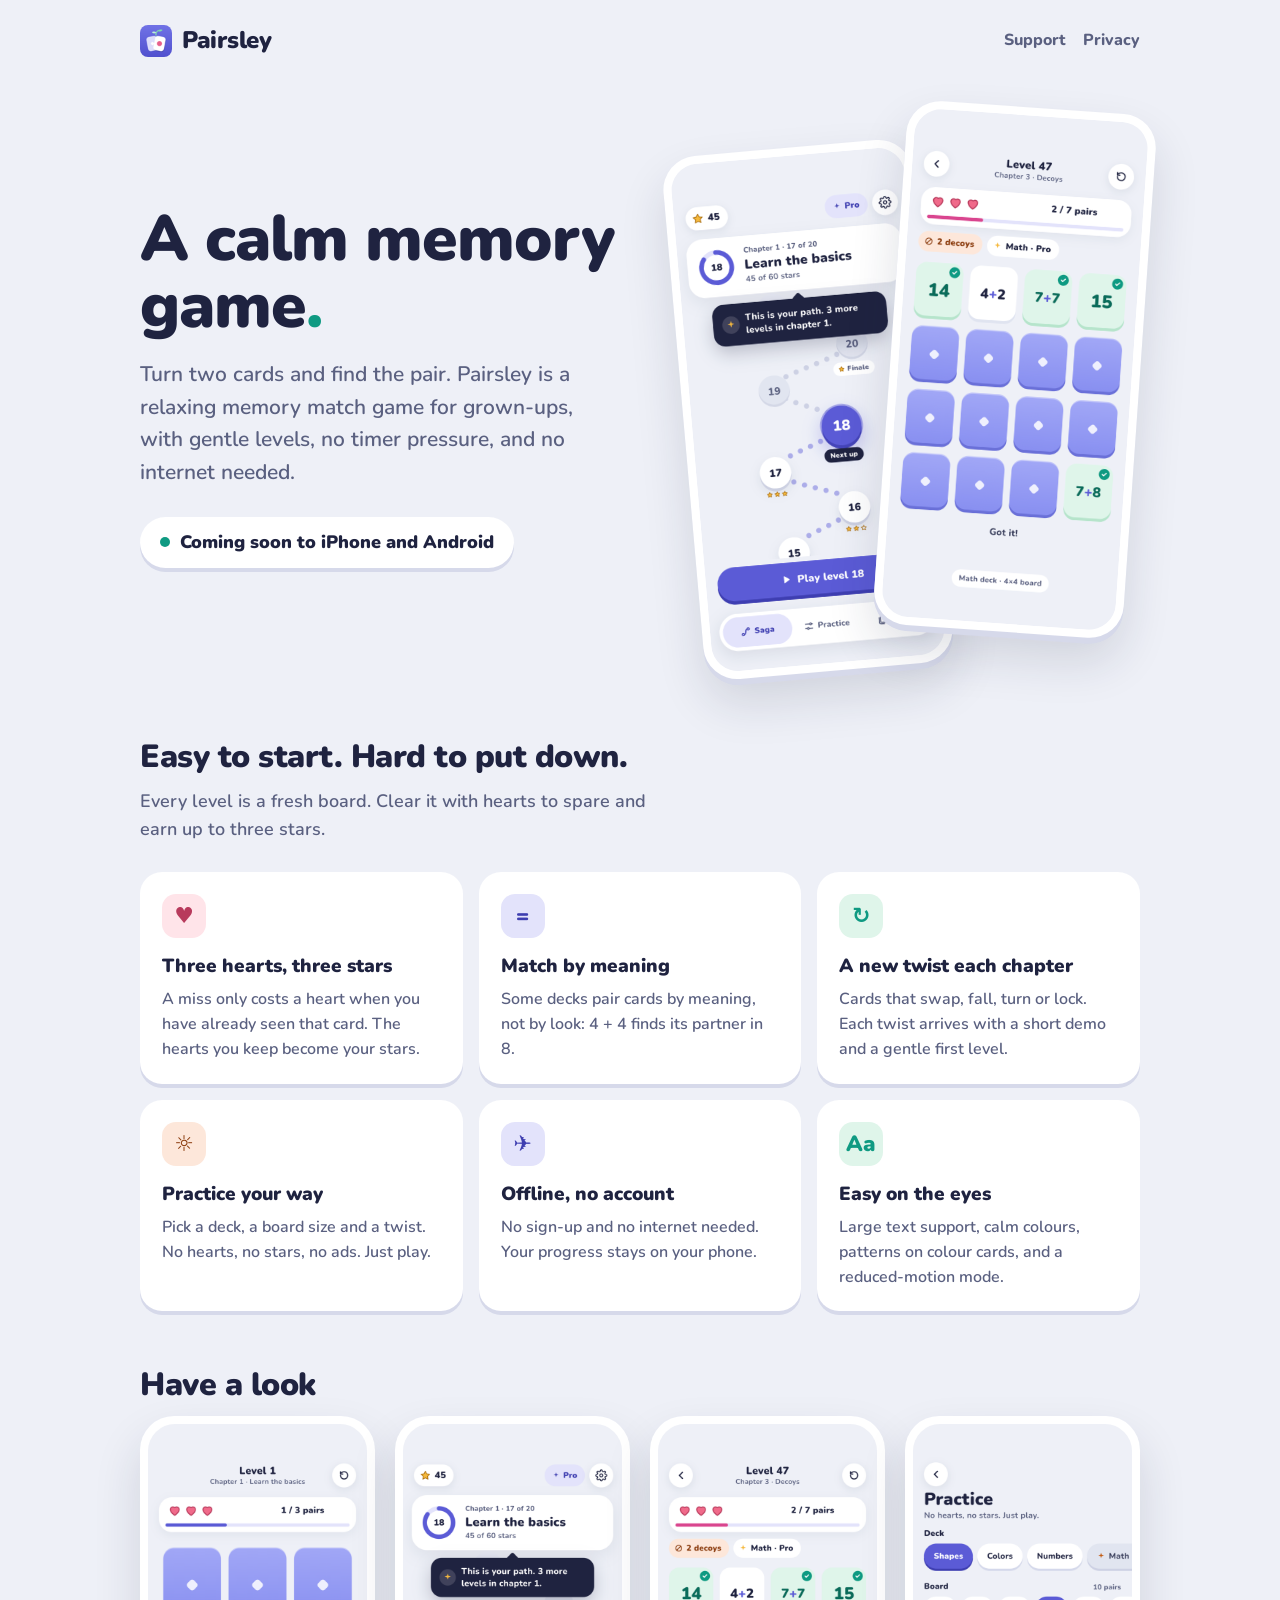
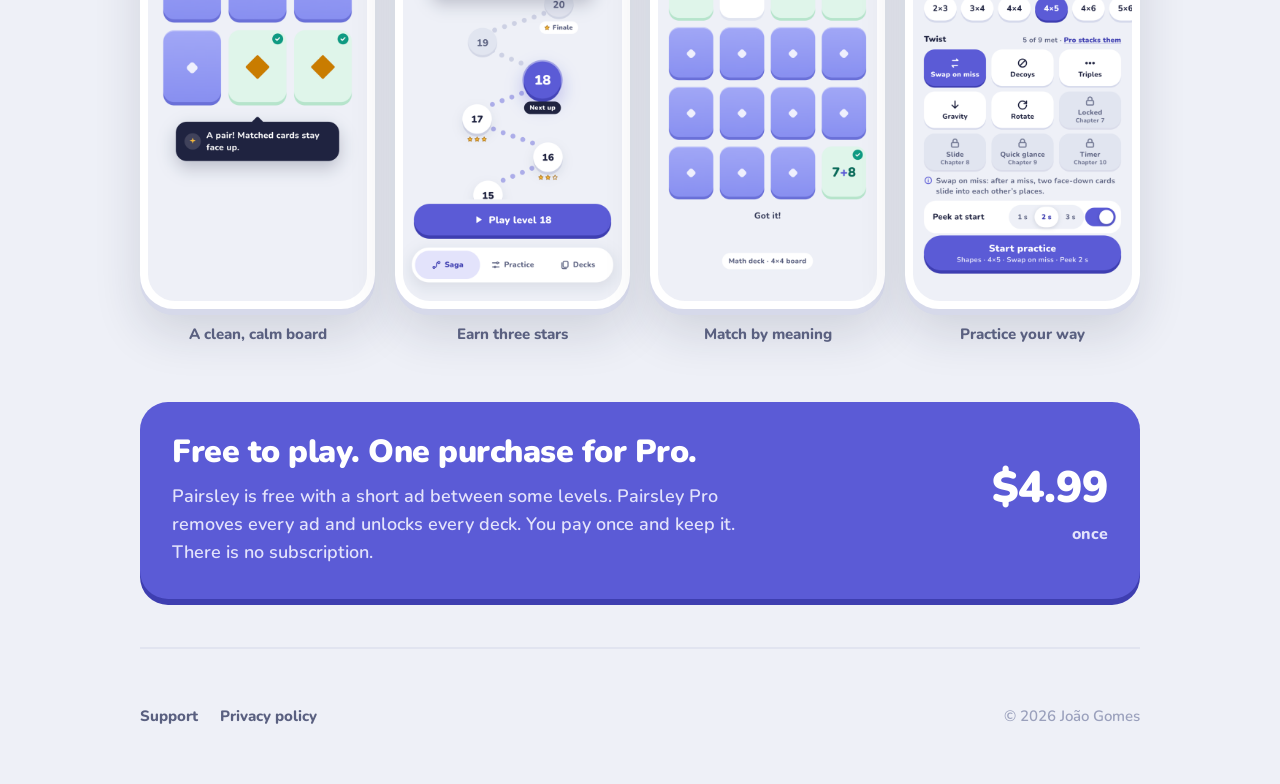
==== index.html @ c7f66eec "site: add the landing, privacy and support pages The first version of the Pairsley website. The priv" ====
<!doctype html>
<html lang="en">
<head>
  <meta charset="utf-8">
  <meta name="viewport" content="width=device-width, initial-scale=1">
  <title>Pairsley: Memory Match — a calm memory game</title>
  <meta name="description" content="Pairsley is a calm memory match game for grown-ups. Turn two cards and find the pair. Gentle levels, no timer pressure, works offline, no subscription.">
  <meta name="author" content="João Gomes">
  <meta name="theme-color" content="#EEF0F7">
  <link rel="icon" type="image/png" sizes="32x32" href="assets/icons/icon-32.png">
  <link rel="apple-touch-icon" href="assets/icons/apple-touch-icon.png">
  <meta property="og:type" content="website">
  <meta property="og:site_name" content="Pairsley">
  <meta property="og:title" content="Pairsley: Memory Match">
  <meta property="og:description" content="A calm memory match game for grown-ups. Offline. No subscription.">
  <meta property="og:image" content="assets/icons/icon-512.png">
  <link rel="preconnect" href="https://fonts.googleapis.com">
  <link rel="preconnect" href="https://fonts.gstatic.com" crossorigin>
  <link href="https://fonts.googleapis.com/css2?family=Nunito:wght@600;700;800;900&display=swap" rel="stylesheet">
  <link rel="stylesheet" href="assets/site.css">
</head>
<body>
<main>
  <header class="brand">
    <a class="wordmark" href="./"><img src="assets/icons/icon-48.png" width="32" height="32" alt="">Pairsley</a>
    <nav>
      <a href="support/">Support</a>
      <a href="privacy/">Privacy</a>
    </nav>
  </header>

  <div class="hero">
    <div>
      <h1>A calm memory game<span class="leaf">.</span></h1>
      <p class="lead">Turn two cards and find the pair. Pairsley is a relaxing memory match game for grown-ups, with gentle levels, no timer pressure, and no internet needed.</p>
      <span class="soon"><span class="dot"></span>Coming soon to iPhone and Android</span>
    </div>
    <div class="hero-shots" aria-hidden="true">
      <div class="phone"><img src="assets/screens/map.png" alt="" width="599" height="1304"></div>
      <div class="phone"><img src="assets/screens/math.png" alt="" width="599" height="1304"></div>
    </div>
  </div>

  <section>
    <h2>Easy to start. Hard to put down.</h2>
    <p class="section-lead">Every level is a fresh board. Clear it with hearts to spare and earn up to three stars.</p>
    <div class="features">
      <div class="feature">
        <div class="chip heart">♥</div>
        <h3>Three hearts, three stars</h3>
        <p>A miss only costs a heart when you have already seen that card. The hearts you keep become your stars.</p>
      </div>
      <div class="feature">
        <div class="chip lilac">=</div>
        <h3>Match by meaning</h3>
        <p>Some decks pair cards by meaning, not by look: 4 + 4 finds its partner in 8.</p>
      </div>
      <div class="feature">
        <div class="chip match">↻</div>
        <h3>A new twist each chapter</h3>
        <p>Cards that swap, fall, turn or lock. Each twist arrives with a short demo and a gentle first level.</p>
      </div>
      <div class="feature">
        <div class="chip peach">☼</div>
        <h3>Practice your way</h3>
        <p>Pick a deck, a board size and a twist. No hearts, no stars, no ads. Just play.</p>
      </div>
      <div class="feature">
        <div class="chip lilac">✈</div>
        <h3>Offline, no account</h3>
        <p>No sign-up and no internet needed. Your progress stays on your phone.</p>
      </div>
      <div class="feature">
        <div class="chip match">Aa</div>
        <h3>Easy on the eyes</h3>
        <p>Large text support, calm colours, patterns on colour cards, and a reduced-motion mode.</p>
      </div>
    </div>
  </section>

  <section>
    <h2>Have a look</h2>
    <div class="shots">
      <figure><div class="phone"><img src="assets/screens/board.png" alt="A board of face-down cards with one matched pair" width="599" height="1304" loading="lazy"></div><figcaption>A clean, calm board</figcaption></figure>
      <figure><div class="phone"><img src="assets/screens/map.png" alt="The level map with stars on cleared levels" width="599" height="1304" loading="lazy"></div><figcaption>Earn three stars</figcaption></figure>
      <figure><div class="phone"><img src="assets/screens/math.png" alt="A Math board where 7 + 7 matches 14" width="599" height="1304" loading="lazy"></div><figcaption>Match by meaning</figcaption></figure>
      <figure><div class="phone"><img src="assets/screens/practice.png" alt="The practice setup with deck, board size and twist" width="599" height="1304" loading="lazy"></div><figcaption>Practice your way</figcaption></figure>
    </div>
  </section>

  <section>
    <div class="pro">
      <div>
        <h2>Free to play. One purchase for Pro.</h2>
        <p>Pairsley is free with a short ad between some levels. Pairsley Pro removes every ad and unlocks every deck. You pay once and keep it. There is no subscription.</p>
      </div>
      <div class="price">$4.99<small>once</small></div>
    </div>
  </section>

  <footer>
    <a href="support/">Support</a>
    <a href="privacy/">Privacy policy</a>
    <span class="copy">© 2026 João Gomes</span>
  </footer>
</main>
</body>
</html>
---- assets/site.css ----
/* Pairsley site. Light only, like the app: approach B "Soft". */

:root {
  --canvas: #EEF0F7;
  --surface: #FFFFFF;
  --ink: #1F2340;
  --ink-soft: #5A6080;
  --ink-muted: #9AA0BC;
  --accent: #5B5BD6;
  --accent-edge: #3E3EB0;
  --line: #E1E4F0;
  --white-edge: #D6D9EA;
  --match: #DFF5EA;
  --match-ink: #0F9A82;
  --peach: #FDE7DA;
  --peach-ink: #8A3A0B;
  --lilac: #E3E3FB;
  --heart: #F06A8A;
  --star: #F5B83D;
  --radius: 22px;
  color-scheme: light;
}

* { box-sizing: border-box; }

html { -webkit-text-size-adjust: 100%; }

body {
  margin: 0;
  background: var(--canvas);
  color: var(--ink);
  font-family: "Nunito", system-ui, -apple-system, "Segoe UI", sans-serif;
  font-weight: 600;
  font-size: 18px;
  line-height: 1.55;
}

a { color: var(--accent-edge); font-weight: 800; text-decoration-thickness: 2px; text-underline-offset: 3px; overflow-wrap: anywhere; }
a:hover { color: var(--accent); }

main { overflow-wrap: break-word; max-width: 1040px; margin: 0 auto; padding: 0 20px 56px; }
.prose { max-width: 720px; }

/* Header */
.brand { display: flex; align-items: center; justify-content: space-between; padding: 22px 0 8px; }
.wordmark { display: inline-flex; align-items: center; gap: 10px; color: var(--ink); text-decoration: none; font-weight: 900; font-size: 24px; letter-spacing: -0.3px; }
.wordmark img { border-radius: 8px; }
.brand nav { display: flex; gap: 18px; }
.brand nav a { color: var(--ink-soft); text-decoration: none; font-size: 16px; }
.brand nav a:hover { color: var(--ink); }

/* Hero */
.hero { display: grid; grid-template-columns: 1.1fr 1fr; gap: 40px; align-items: center; padding: 40px 0 24px; }
.hero h1 { font-size: clamp(40px, 6vw, 64px); line-height: 1.05; font-weight: 900; letter-spacing: -1px; margin: 0 0 18px; }
.hero h1 .leaf { color: var(--match-ink); }
.lead { font-size: 21px; color: var(--ink-soft); margin: 0 0 28px; max-width: 34ch; }
.soon { display: inline-flex; align-items: center; gap: 10px; background: var(--surface); border-radius: 999px; padding: 12px 20px; font-weight: 900; box-shadow: 0 4px 0 var(--white-edge); }
.soon .dot { width: 10px; height: 10px; border-radius: 50%; background: var(--match-ink); }
.hero-shots { position: relative; height: 560px; }
.hero-shots .phone { position: absolute; width: 250px; }
.hero-shots .phone:first-child { left: 0; top: 40px; transform: rotate(-5deg); }
.hero-shots .phone:last-child { right: 0; top: 0; transform: rotate(4deg); }

/* Phone frame */
.phone { border-radius: 34px; background: var(--surface); padding: 8px; box-shadow: 0 6px 0 var(--white-edge), 0 24px 48px rgba(31, 35, 64, 0.14); }
.phone img { display: block; width: 100%; height: auto; border-radius: 27px; }

/* Sections */
section { padding: 48px 0 8px; }
h2 { font-size: 32px; font-weight: 900; letter-spacing: -0.5px; line-height: 1.15; margin: 0 0 12px; }
.section-lead { color: var(--ink-soft); margin: 0 0 28px; max-width: 46ch; }

.features { display: grid; grid-template-columns: repeat(3, 1fr); gap: 16px; }
.feature { background: var(--surface); border-radius: var(--radius); padding: 22px; box-shadow: 0 4px 0 var(--white-edge); }
.feature .chip { width: 44px; height: 44px; border-radius: 14px; display: grid; place-items: center; font-size: 22px; font-weight: 900; margin-bottom: 14px; }
.feature h3 { margin: 0 0 6px; font-size: 19px; font-weight: 900; }
.feature p { margin: 0; color: var(--ink-soft); font-size: 16px; }
.chip.lilac { background: var(--lilac); color: var(--accent-edge); }
.chip.match { background: var(--match); color: var(--match-ink); }
.chip.peach { background: var(--peach); color: var(--peach-ink); }
.chip.heart { background: #FFE4E9; color: #B83A5C; }

.shots { display: grid; grid-template-columns: repeat(4, 1fr); gap: 20px; }
.shots figure { margin: 0; }
.shots figcaption { text-align: center; font-weight: 800; color: var(--ink-soft); font-size: 15px; margin-top: 14px; }

.pro { background: var(--accent); color: #fff; border-radius: 28px; padding: 32px; box-shadow: 0 6px 0 var(--accent-edge); display: grid; grid-template-columns: 1fr auto; gap: 24px; align-items: center; }
.pro h2 { color: #fff; }
.pro p { margin: 0; color: #E3E3FB; max-width: 52ch; }
.pro .price { font-size: 44px; font-weight: 900; white-space: nowrap; }
.pro .price small { font-size: 16px; font-weight: 800; color: #E3E3FB; display: block; text-align: right; }

/* Policy and support pages */
.eyebrow { text-transform: uppercase; letter-spacing: 1.5px; font-size: 13px; font-weight: 900; color: var(--accent); margin: 40px 0 8px; }
.prose h1 { font-size: clamp(34px, 5vw, 46px); font-weight: 900; letter-spacing: -0.8px; line-height: 1.1; margin: 0 0 12px; }
.prose h2 { font-size: 24px; margin: 36px 0 8px; }
.meta { color: var(--ink-muted); font-weight: 700; font-size: 16px; }
.card { background: var(--surface); border-radius: var(--radius); padding: 20px 22px; box-shadow: 0 4px 0 var(--white-edge); margin: 24px 0; }
.card.note { background: var(--peach); box-shadow: 0 4px 0 #F3CDB6; color: var(--peach-ink); }
.card p { margin: 0; }
.prose ul { padding-left: 22px; }
.prose li { margin: 6px 0; }
details { background: var(--surface); border-radius: 18px; padding: 16px 20px; box-shadow: 0 3px 0 var(--white-edge); margin: 12px 0; }
summary { font-weight: 900; cursor: pointer; }
details p { margin: 10px 0 0; color: var(--ink-soft); }

/* Footer */
footer { display: flex; flex-wrap: wrap; gap: 8px 22px; padding-top: 56px; margin-top: 40px; border-top: 2px solid var(--line); color: var(--ink-muted); font-size: 15px; }
footer a { color: var(--ink-soft); text-decoration: none; }
footer .copy { margin-left: auto; }

@media (max-width: 860px) {
  .hero { grid-template-columns: 1fr; gap: 12px; padding-top: 24px; }
  .hero-shots { height: 440px; max-width: 420px; width: 100%; margin: 0 auto; }
  .hero-shots .phone { width: 200px; }
  .features { grid-template-columns: 1fr 1fr; }
  .shots { grid-template-columns: 1fr 1fr; }
  .pro { grid-template-columns: 1fr; }
  .pro .price small { text-align: left; }
}

@media (max-width: 520px) {
  body { font-size: 17px; }
  .brand nav { gap: 12px; }
  .hero-shots { height: 360px; }
  .hero-shots .phone { width: 160px; }
  .features { grid-template-columns: 1fr; }
  .shots { gap: 14px; }
  footer .copy { margin-left: 0; width: 100%; }
}

@media (prefers-reduced-motion: no-preference) {
  .feature, .phone { transition: transform 0.25s cubic-bezier(0.34, 1.4, 0.64, 1); }
  .feature:hover { transform: translateY(-3px); }
}
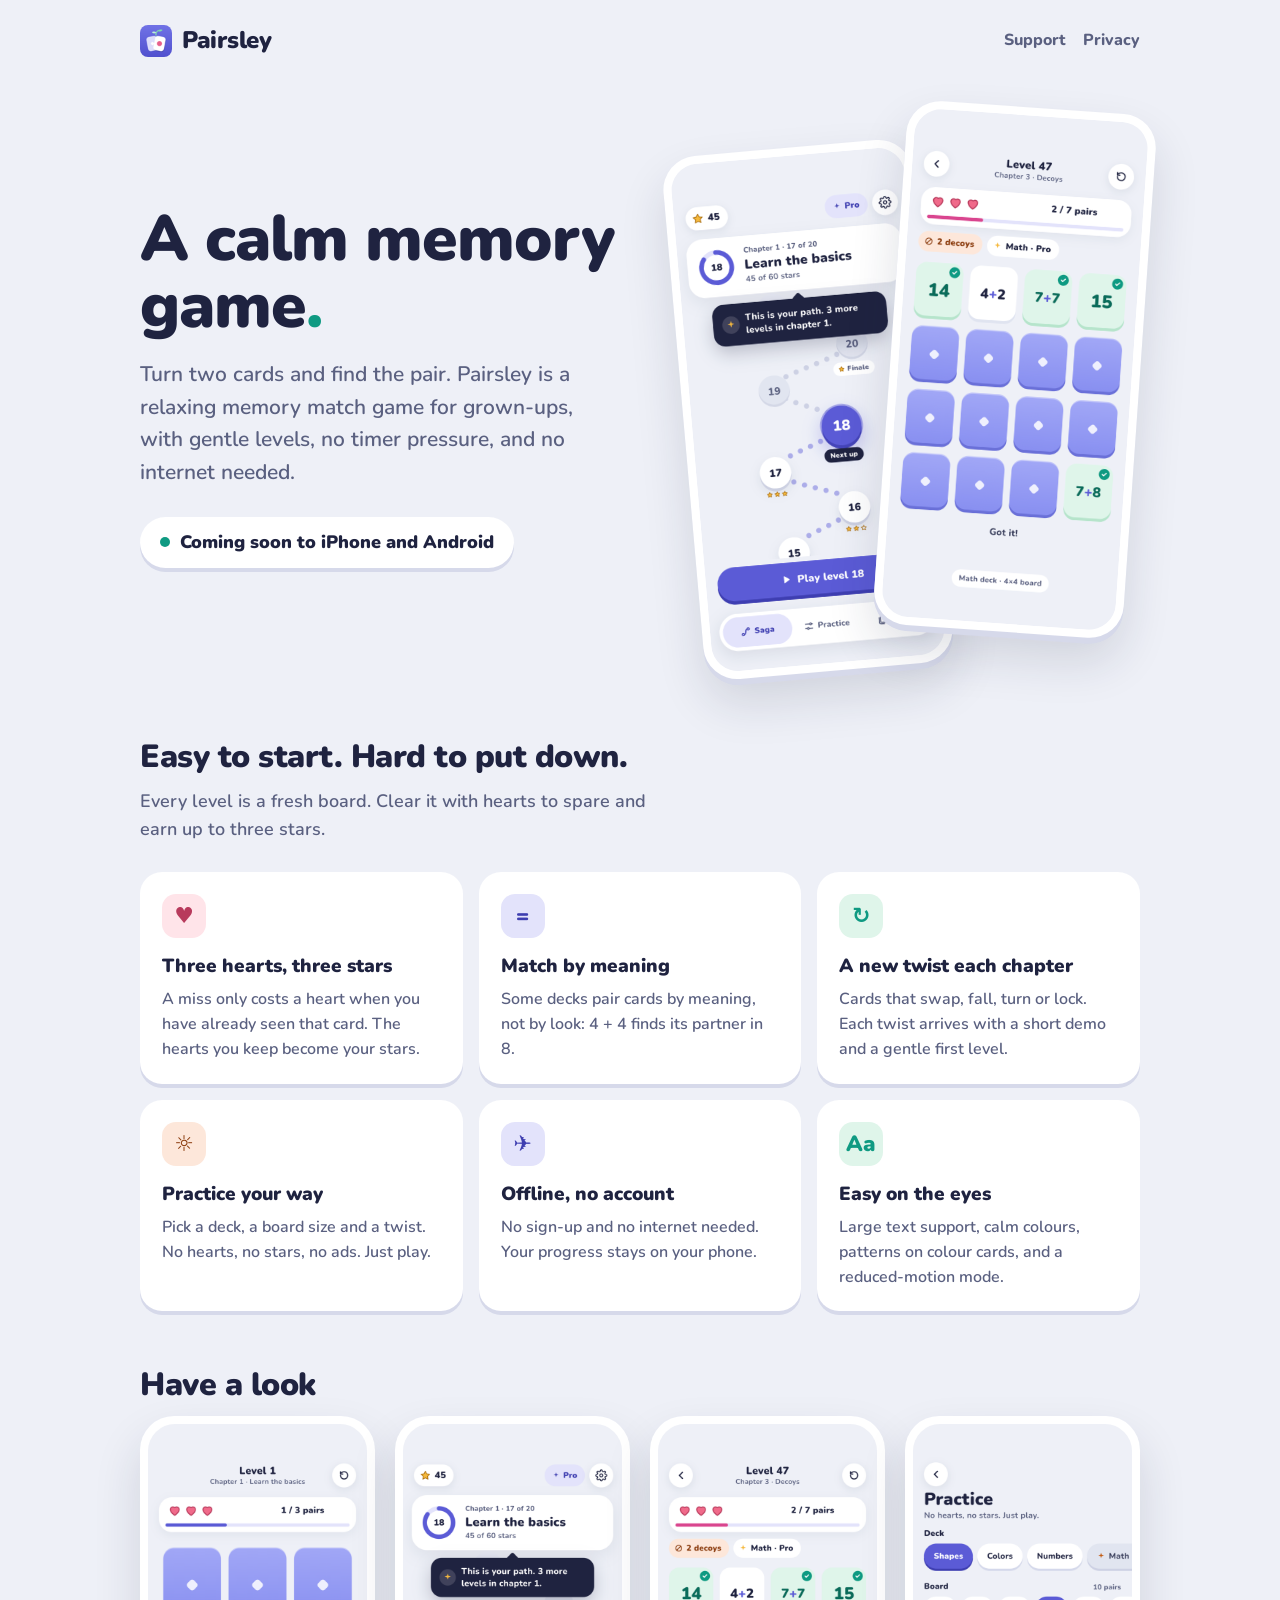
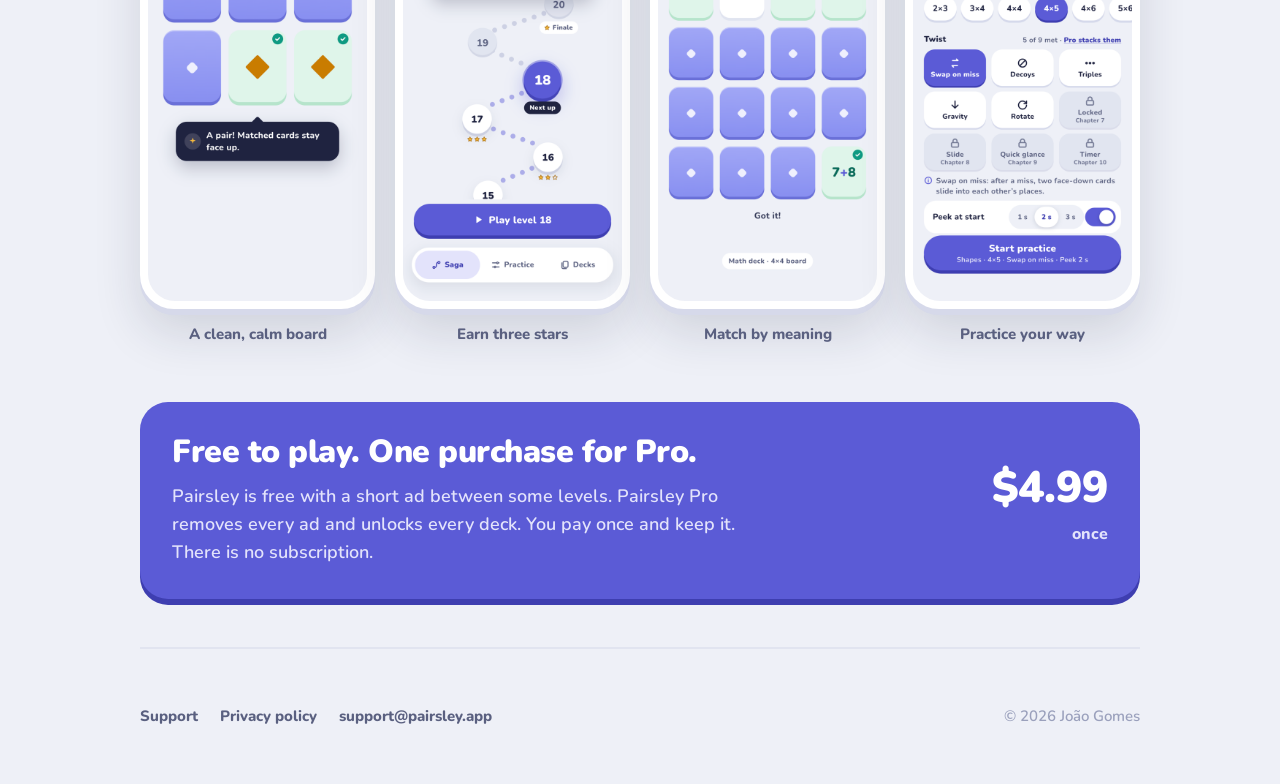
==== commit 66a9ba80: "site: add the support email address Co-Authored-By: Claude Opus 5.5 <noreply@anthropic.com>" ====
--- a/index.html
+++ b/index.html
@@ -101,6 +101,7 @@
   <footer>
     <a href="support/">Support</a>
     <a href="privacy/">Privacy policy</a>
+    <a href="mailto:support@pairsley.app">support@pairsley.app</a>
     <span class="copy">© 2026 João Gomes</span>
   </footer>
 </main>
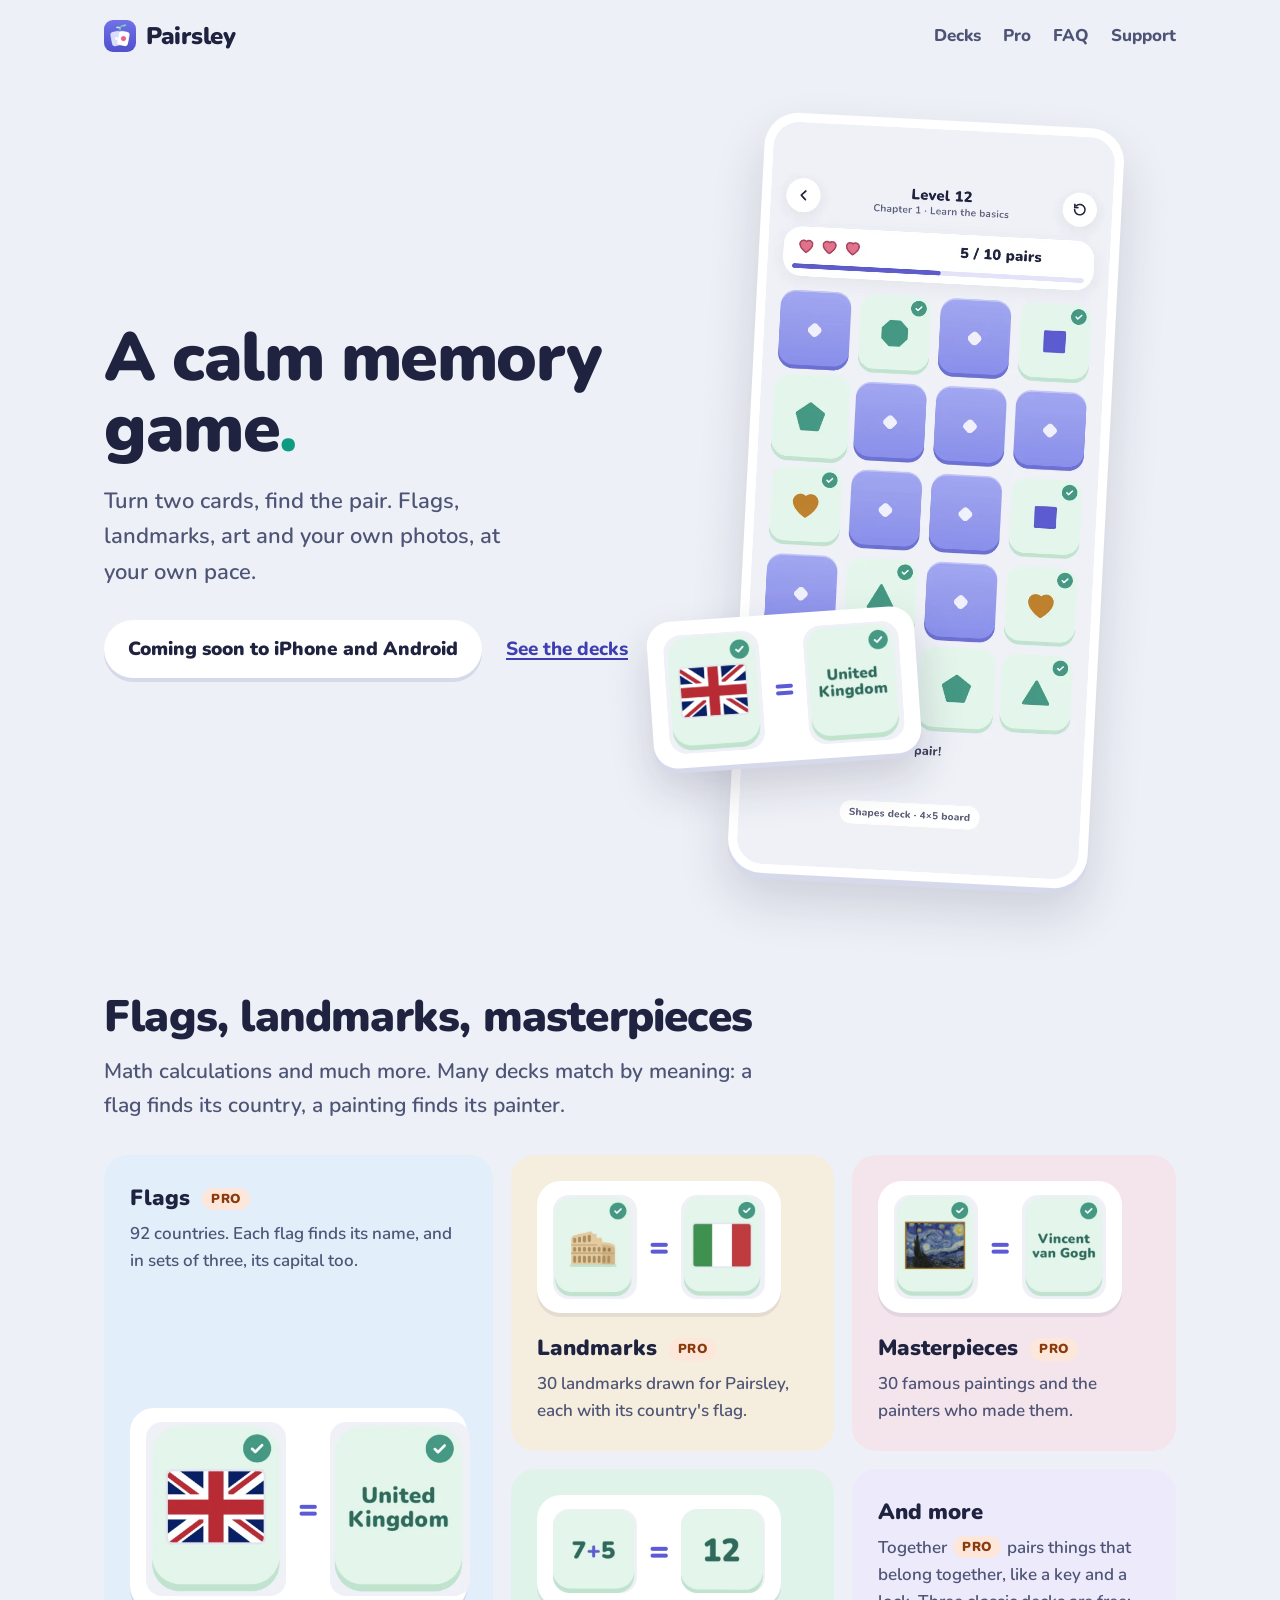
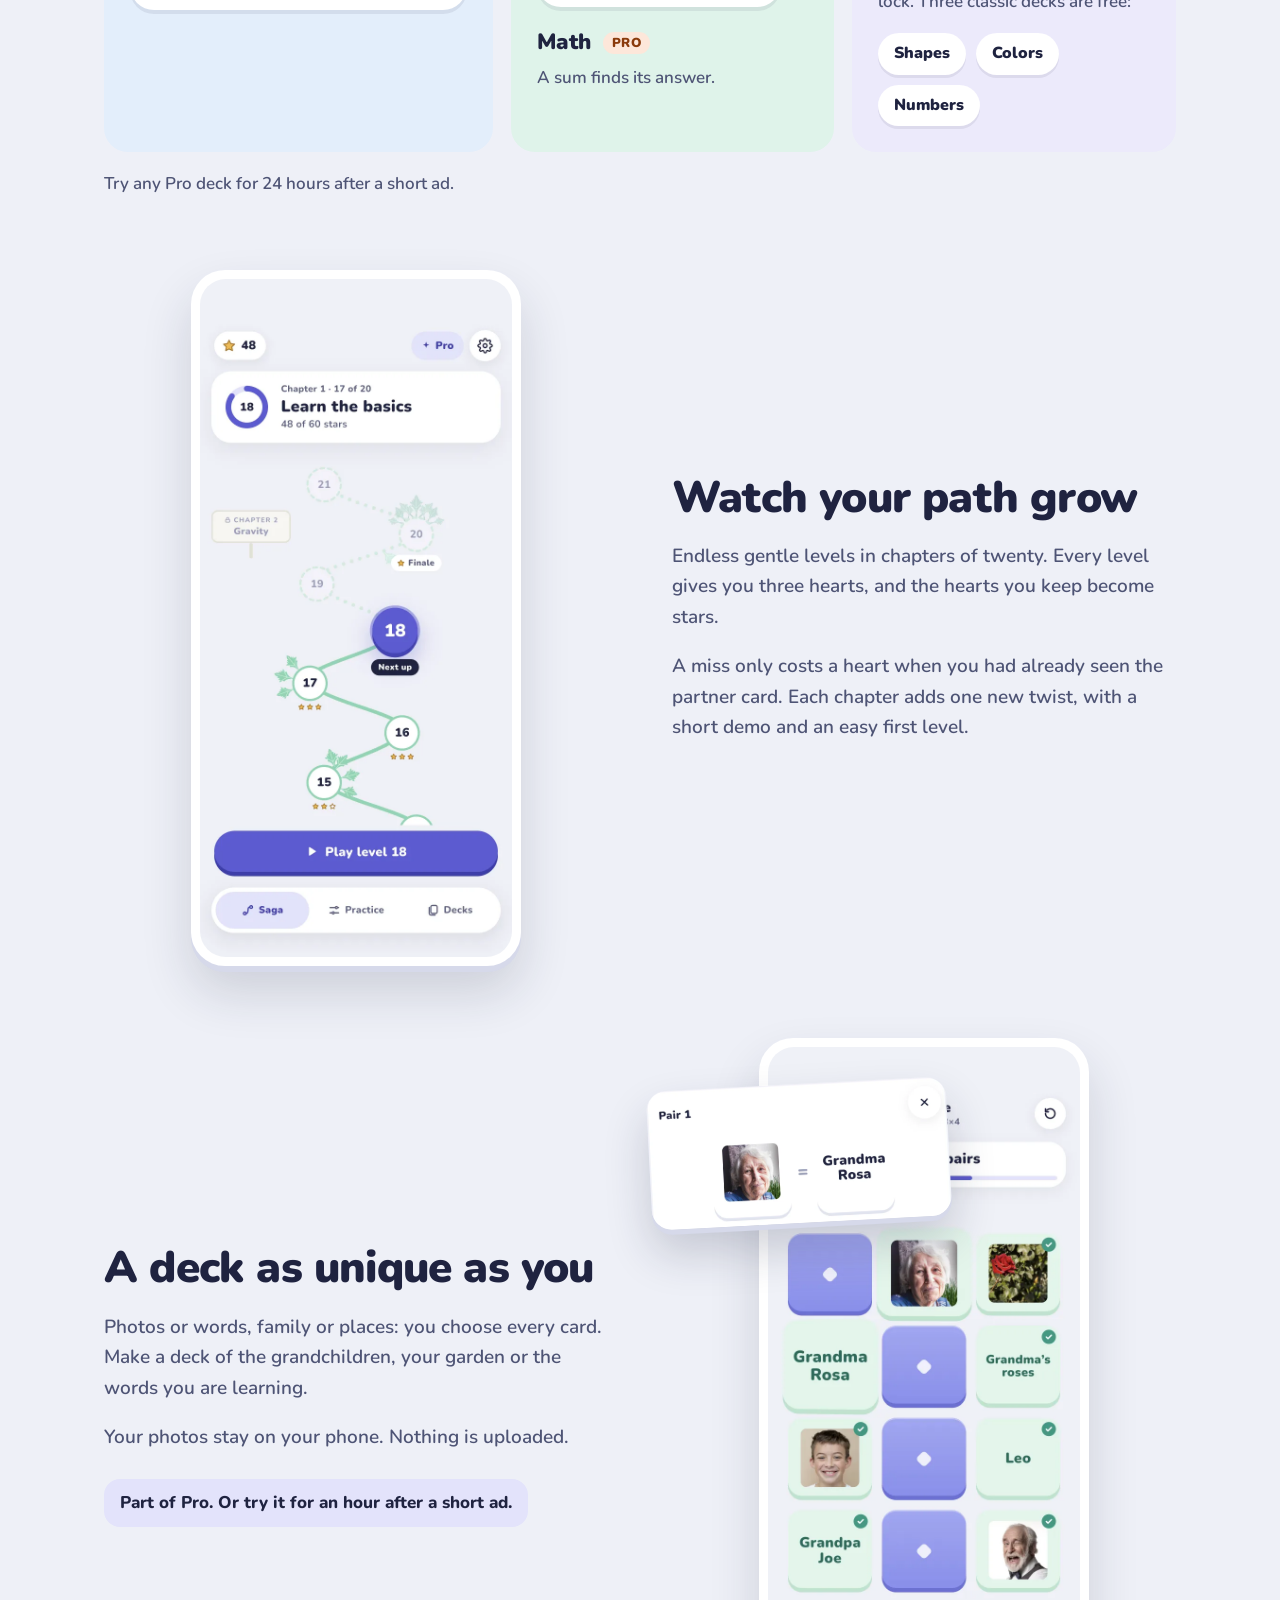
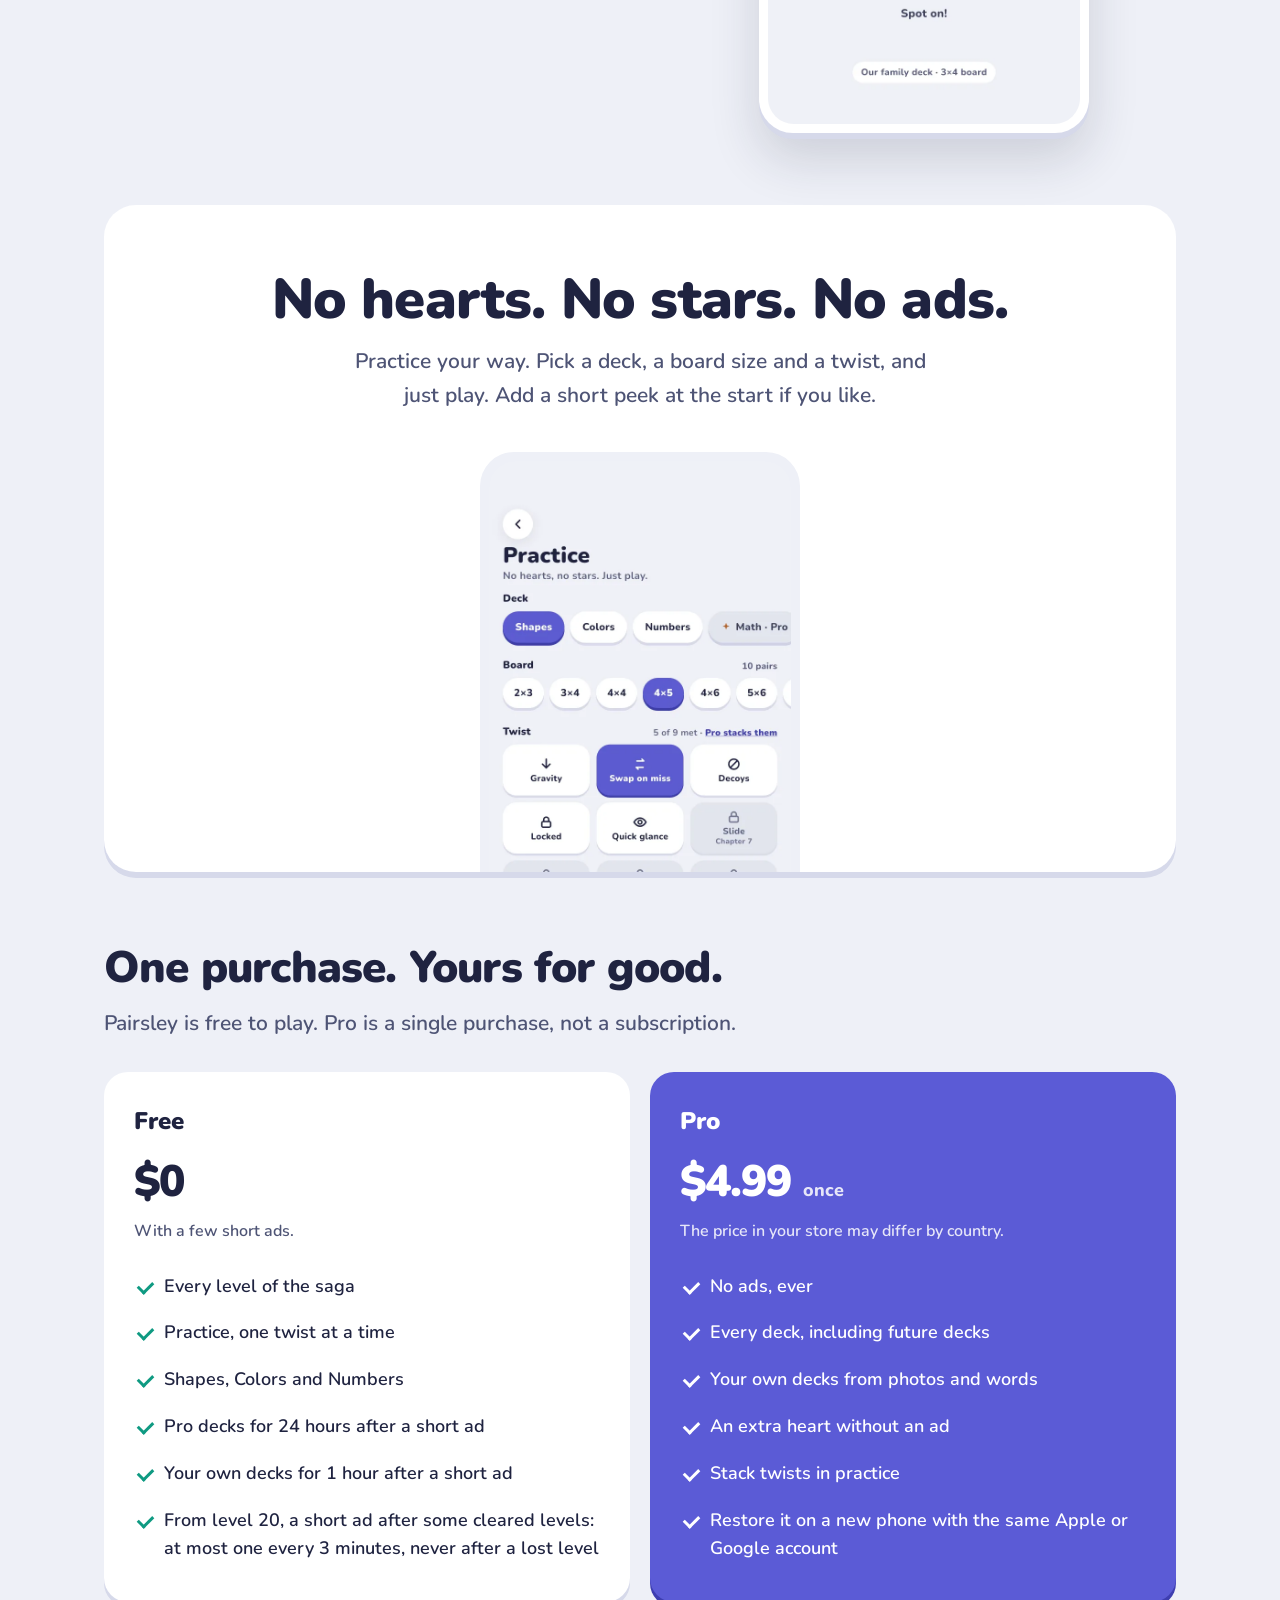
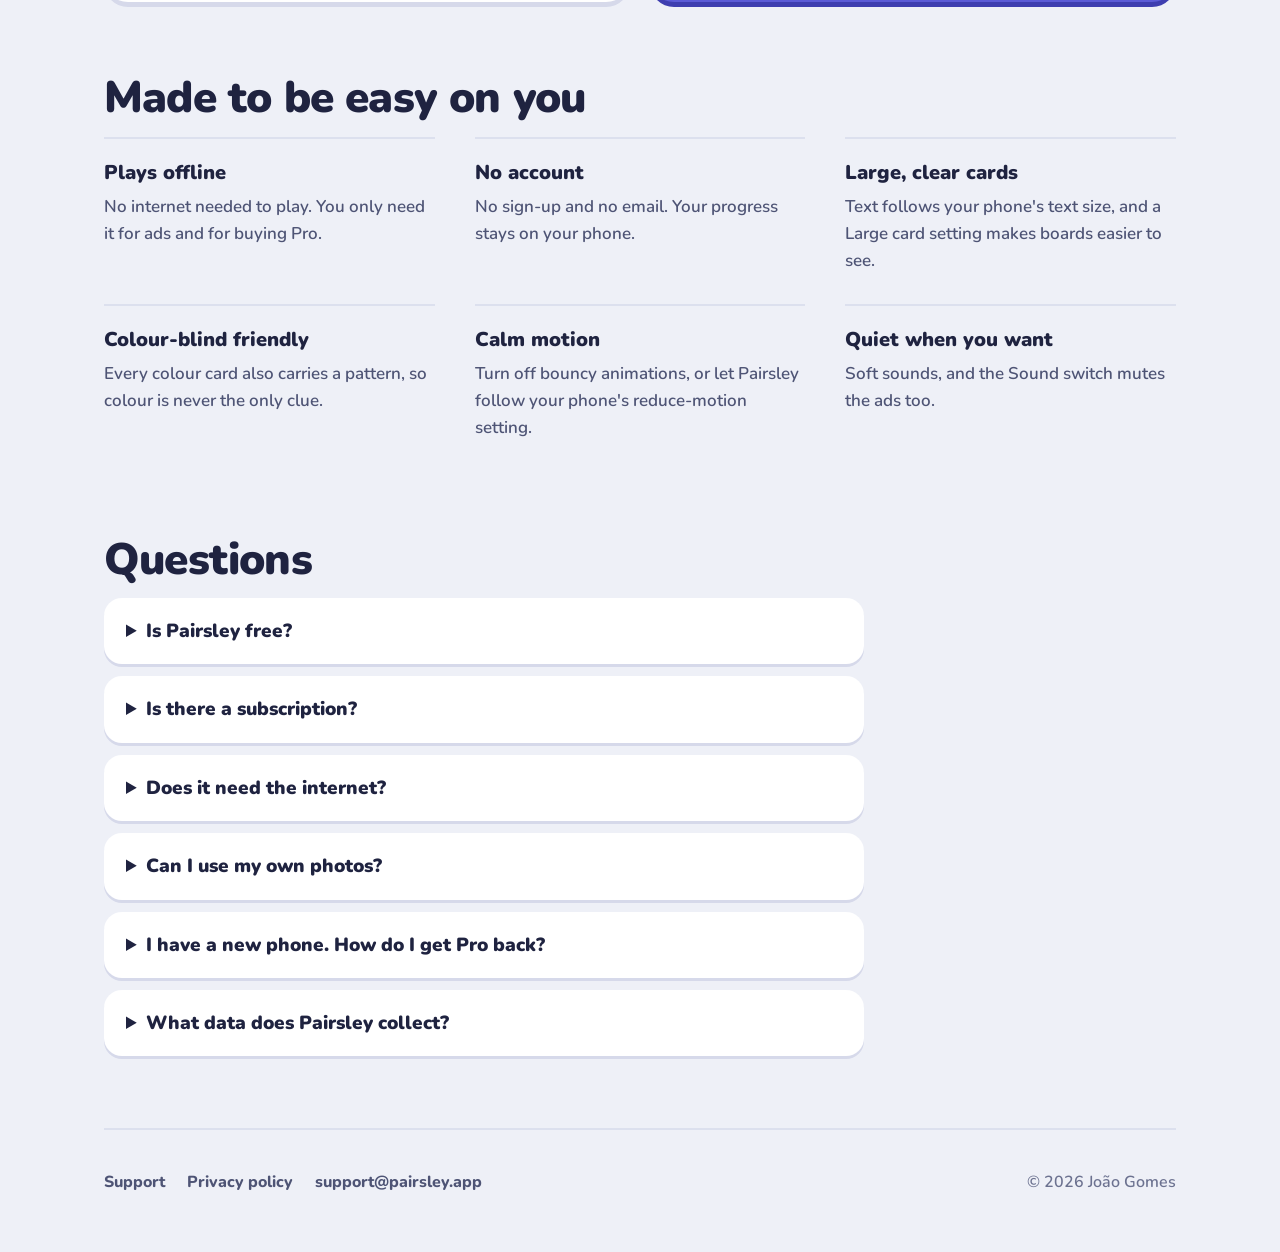
==== commit d707cd63: "site: redesign the landing page around the store screenshots The page now follows the store screensh" ====
--- a/index.html
+++ b/index.html
@@ -3,99 +3,212 @@
 <head>
   <meta charset="utf-8">
   <meta name="viewport" content="width=device-width, initial-scale=1">
-  <title>Pairsley: Memory Match — a calm memory game</title>
-  <meta name="description" content="Pairsley is a calm memory match game for grown-ups. Turn two cards and find the pair. Gentle levels, no timer pressure, works offline, no subscription.">
+  <title>Pairsley: Memory Match | A calm memory game</title>
+  <meta name="description" content="A calm memory match game for adults. Match flags, landmarks, masterpieces and your own photos. Plays offline, no account, one purchase for Pro and no subscription.">
   <meta name="author" content="João Gomes">
   <meta name="theme-color" content="#EEF0F7">
   <link rel="icon" type="image/png" sizes="32x32" href="assets/icons/icon-32.png">
   <link rel="apple-touch-icon" href="assets/icons/apple-touch-icon.png">
+  <link rel="canonical" href="https://pairsley.app/">
   <meta property="og:type" content="website">
   <meta property="og:site_name" content="Pairsley">
+  <meta property="og:url" content="https://pairsley.app/">
   <meta property="og:title" content="Pairsley: Memory Match">
-  <meta property="og:description" content="A calm memory match game for grown-ups. Offline. No subscription.">
-  <meta property="og:image" content="assets/icons/icon-512.png">
-  <link rel="preconnect" href="https://fonts.googleapis.com">
-  <link rel="preconnect" href="https://fonts.gstatic.com" crossorigin>
-  <link href="https://fonts.googleapis.com/css2?family=Nunito:wght@600;700;800;900&display=swap" rel="stylesheet">
+  <meta property="og:description" content="A calm memory game. Match flags, landmarks, masterpieces and your own photos.">
+  <meta property="og:image" content="https://pairsley.app/assets/og.jpg">
+  <meta name="twitter:card" content="summary_large_image">
+  <link rel="preload" href="assets/fonts/Nunito-Black.ttf" as="font" type="font/ttf" crossorigin>
   <link rel="stylesheet" href="assets/site.css">
+  <script type="application/ld+json">
+  {
+    "@context": "https://schema.org",
+    "@type": "MobileApplication",
+    "name": "Pairsley: Memory Match",
+    "operatingSystem": "iOS, Android",
+    "applicationCategory": "GameApplication",
+    "description": "A calm memory match game for adults, with flags, landmarks, masterpieces and your own photos.",
+    "url": "https://pairsley.app/",
+    "author": { "@type": "Person", "name": "João Gomes" }
+  }
+  </script>
 </head>
 <body>
 <main>
   <header class="brand">
     <a class="wordmark" href="./"><img src="assets/icons/icon-48.png" width="32" height="32" alt="">Pairsley</a>
-    <nav>
+    <nav aria-label="Main">
+      <a class="wide" href="#decks">Decks</a>
+      <a href="#pro">Pro</a>
+      <a class="wide" href="#faq">FAQ</a>
       <a href="support/">Support</a>
-      <a href="privacy/">Privacy</a>
     </nav>
   </header>
 
   <div class="hero">
     <div>
       <h1>A calm memory game<span class="leaf">.</span></h1>
-      <p class="lead">Turn two cards and find the pair. Pairsley is a relaxing memory match game for grown-ups, with gentle levels, no timer pressure, and no internet needed.</p>
-      <span class="soon"><span class="dot"></span>Coming soon to iPhone and Android</span>
-    </div>
-    <div class="hero-shots" aria-hidden="true">
-      <div class="phone"><img src="assets/screens/map.png" alt="" width="599" height="1304"></div>
-      <div class="phone"><img src="assets/screens/math.png" alt="" width="599" height="1304"></div>
+      <p class="lead">Turn two cards, find the pair. Flags, landmarks, art and your own photos, at your own pace.</p>
+      <div class="actions">
+        <span class="soon">Coming soon to iPhone and Android</span>
+        <a href="#decks">See the decks</a>
+      </div>
+    </div>
+    <div class="hero-art">
+      <div class="phone"><img src="assets/screens/board.webp" width="660" height="1434" alt="A Pairsley board in play: some pairs of shapes are found, the rest of the cards are face down." fetchpriority="high"></div>
+      <div class="pair" aria-hidden="true"><img src="assets/cards/flag-uk.webp" width="240" height="298" alt=""><span class="eq">=</span><img src="assets/cards/name-uk.webp" width="240" height="298" alt=""></div>
     </div>
   </div>
 
+  <section id="decks">
+    <h2>Flags, landmarks, masterpieces</h2>
+    <p class="section-lead">Math calculations and much more. Many decks match by meaning: a flag finds its country, a painting finds its painter.</p>
+    <div class="decks">
+      <div class="deck deck-flags">
+        <div>
+          <h3>Flags <span class="tag">PRO</span></h3>
+          <p>92 countries. Each flag finds its name, and in sets of three, its capital too.</p>
+        </div>
+        <div class="pair"><img src="assets/cards/flag-uk.webp" width="240" height="298" alt="The flag of the United Kingdom"><span class="eq" aria-label="matches">=</span><img src="assets/cards/name-uk.webp" width="240" height="298" alt="The words United Kingdom"></div>
+      </div>
+      <div class="deck deck-landmarks">
+        <div class="pair"><img src="assets/cards/colosseum.webp" width="240" height="298" alt="The Colosseum"><span class="eq" aria-label="matches">=</span><img src="assets/cards/flag-italy.webp" width="240" height="298" alt="The flag of Italy"></div>
+        <div>
+          <h3>Landmarks <span class="tag">PRO</span></h3>
+          <p>30 landmarks drawn for Pairsley, each with its country's flag.</p>
+        </div>
+      </div>
+      <div class="deck deck-art">
+        <div class="pair"><img src="assets/cards/starry.webp" width="240" height="298" alt="The Starry Night"><span class="eq" aria-label="matches">=</span><img src="assets/cards/vangogh.webp" width="240" height="298" alt="The words Vincent van Gogh"></div>
+        <div>
+          <h3>Masterpieces <span class="tag">PRO</span></h3>
+          <p>30 famous paintings and the painters who made them.</p>
+        </div>
+      </div>
+      <div class="deck deck-math">
+        <div class="pair"><img src="assets/cards/sum75.webp" width="240" height="240" alt="The sum 7 plus 5"><span class="eq" aria-label="matches">=</span><img src="assets/cards/n12.webp" width="240" height="240" alt="The number 12"></div>
+        <div>
+          <h3>Math <span class="tag">PRO</span></h3>
+          <p>A sum finds its answer.</p>
+        </div>
+      </div>
+      <div class="deck deck-more">
+        <div>
+          <h3>And more</h3>
+          <p>Together <span class="tag">PRO</span> pairs things that belong together, like a key and a lock. Three classic decks are free:</p>
+        </div>
+        <ul aria-label="Free decks">
+          <li>Shapes</li>
+          <li>Colors</li>
+          <li>Numbers</li>
+        </ul>
+      </div>
+    </div>
+    <p class="deck-note">Try any Pro deck for 24 hours after a short ad.</p>
+  </section>
+
   <section>
-    <h2>Easy to start. Hard to put down.</h2>
-    <p class="section-lead">Every level is a fresh board. Clear it with hearts to spare and earn up to three stars.</p>
-    <div class="features">
-      <div class="feature">
-        <div class="chip heart">♥</div>
-        <h3>Three hearts, three stars</h3>
-        <p>A miss only costs a heart when you have already seen that card. The hearts you keep become your stars.</p>
-      </div>
-      <div class="feature">
-        <div class="chip lilac">=</div>
-        <h3>Match by meaning</h3>
-        <p>Some decks pair cards by meaning, not by look: 4 + 4 finds its partner in 8.</p>
-      </div>
-      <div class="feature">
-        <div class="chip match">↻</div>
-        <h3>A new twist each chapter</h3>
-        <p>Cards that swap, fall, turn or lock. Each twist arrives with a short demo and a gentle first level.</p>
-      </div>
-      <div class="feature">
-        <div class="chip peach">☼</div>
-        <h3>Practice your way</h3>
-        <p>Pick a deck, a board size and a twist. No hearts, no stars, no ads. Just play.</p>
-      </div>
-      <div class="feature">
-        <div class="chip lilac">✈</div>
-        <h3>Offline, no account</h3>
-        <p>No sign-up and no internet needed. Your progress stays on your phone.</p>
-      </div>
-      <div class="feature">
-        <div class="chip match">Aa</div>
-        <h3>Easy on the eyes</h3>
-        <p>Large text support, calm colours, patterns on colour cards, and a reduced-motion mode.</p>
+    <div class="split">
+      <div class="art"><div class="phone"><img src="assets/screens/map.webp" width="660" height="1434" alt="The level map: a parsley stem climbs past cleared levels with their stars to the next level." loading="lazy"></div></div>
+      <div class="copy-col">
+        <h2>Watch your path grow</h2>
+        <p>Endless gentle levels in chapters of twenty. Every level gives you three hearts, and the hearts you keep become stars.</p>
+        <p>A miss only costs a heart when you had already seen the partner card. Each chapter adds one new twist, with a short demo and an easy first level.</p>
       </div>
     </div>
   </section>
 
   <section>
-    <h2>Have a look</h2>
-    <div class="shots">
-      <figure><div class="phone"><img src="assets/screens/board.png" alt="A board of face-down cards with one matched pair" width="599" height="1304" loading="lazy"></div><figcaption>A clean, calm board</figcaption></figure>
-      <figure><div class="phone"><img src="assets/screens/map.png" alt="The level map with stars on cleared levels" width="599" height="1304" loading="lazy"></div><figcaption>Earn three stars</figcaption></figure>
-      <figure><div class="phone"><img src="assets/screens/math.png" alt="A Math board where 7 + 7 matches 14" width="599" height="1304" loading="lazy"></div><figcaption>Match by meaning</figcaption></figure>
-      <figure><div class="phone"><img src="assets/screens/practice.png" alt="The practice setup with deck, board size and twist" width="599" height="1304" loading="lazy"></div><figcaption>Practice your way</figcaption></figure>
+    <div class="split flip">
+      <div class="copy-col">
+        <h2>A deck as unique as you</h2>
+        <p>Photos or words, family or places: you choose every card. Make a deck of the grandchildren, your garden or the words you are learning.</p>
+        <p>Your photos stay on your phone. Nothing is uploaded.</p>
+        <span class="note">Part of Pro. Or try it for an hour after a short ad.</span>
+      </div>
+      <div class="art">
+        <div class="phone"><img src="assets/screens/own-deck.webp" width="660" height="1434" alt="A board of an own deck called Our family, with photos of family members matched to their names." loading="lazy"></div>
+        <img class="editor-card" src="assets/cards/own-deck-pair.webp" width="760" height="352" alt="The deck editor: a photo of Grandma Rosa paired with her name." loading="lazy">
+      </div>
+    </div>
+  </section>
+
+  <div class="band">
+    <h2>No hearts. No stars. No ads.</h2>
+    <p>Practice your way. Pick a deck, a board size and a twist, and just play. Add a short peek at the start if you like.</p>
+    <div class="band-wrap"><div class="phone"><img src="assets/screens/practice.webp" width="660" height="1434" alt="The practice setup: choose a deck, a board size and a twist." loading="lazy"></div></div>
+  </div>
+
+  <section id="pro">
+    <h2>One purchase. Yours for good.</h2>
+    <p class="section-lead">Pairsley is free to play. Pro is a single purchase, not a subscription.</p>
+    <div class="plans">
+      <div class="plan">
+        <h3>Free</h3>
+        <p class="price">$0</p>
+        <p class="fine">With a few short ads.</p>
+        <ul>
+          <li>Every level of the saga</li>
+          <li>Practice, one twist at a time</li>
+          <li>Shapes, Colors and Numbers</li>
+          <li>Pro decks for 24 hours after a short ad</li>
+          <li>Your own decks for 1 hour after a short ad</li>
+          <li>From level 20, a short ad after some cleared levels: at most one every 3 minutes, never after a lost level</li>
+        </ul>
+      </div>
+      <div class="plan plan-pro">
+        <h3>Pro</h3>
+        <p class="price">$4.99 <small>once</small></p>
+        <p class="fine">The price in your store may differ by country.</p>
+        <ul>
+          <li>No ads, ever</li>
+          <li>Every deck, including future decks</li>
+          <li>Your own decks from photos and words</li>
+          <li>An extra heart without an ad</li>
+          <li>Stack twists in practice</li>
+          <li>Restore it on a new phone with the same Apple or Google account</li>
+        </ul>
+      </div>
     </div>
   </section>
 
   <section>
-    <div class="pro">
-      <div>
-        <h2>Free to play. One purchase for Pro.</h2>
-        <p>Pairsley is free with a short ad between some levels. Pairsley Pro removes every ad and unlocks every deck. You pay once and keep it. There is no subscription.</p>
-      </div>
-      <div class="price">$4.99<small>once</small></div>
-    </div>
+    <h2>Made to be easy on you</h2>
+    <div class="facts">
+      <div class="fact"><h3>Plays offline</h3><p>No internet needed to play. You only need it for ads and for buying Pro.</p></div>
+      <div class="fact"><h3>No account</h3><p>No sign-up and no email. Your progress stays on your phone.</p></div>
+      <div class="fact"><h3>Large, clear cards</h3><p>Text follows your phone's text size, and a Large card setting makes boards easier to see.</p></div>
+      <div class="fact"><h3>Colour-blind friendly</h3><p>Every colour card also carries a pattern, so colour is never the only clue.</p></div>
+      <div class="fact"><h3>Calm motion</h3><p>Turn off bouncy animations, or let Pairsley follow your phone's reduce-motion setting.</p></div>
+      <div class="fact"><h3>Quiet when you want</h3><p>Soft sounds, and the Sound switch mutes the ads too.</p></div>
+    </div>
+  </section>
+
+  <section id="faq" class="faq">
+    <h2>Questions</h2>
+    <details>
+      <summary>Is Pairsley free?</summary>
+      <p>Yes. You can play every level for free. Pro is an optional one-time purchase that removes the ads and opens every deck.</p>
+    </details>
+    <details>
+      <summary>Is there a subscription?</summary>
+      <p>No. Pro is a single purchase. You pay once and keep it.</p>
+    </details>
+    <details>
+      <summary>Does it need the internet?</summary>
+      <p>No. You can play offline. A connection is only needed for ads, for buying Pro and for restoring it.</p>
+    </details>
+    <details>
+      <summary>Can I use my own photos?</summary>
+      <p>Yes, with Pro, or for an hour after a short ad. Each pair can be a photo or a few words. Your photos stay on your phone and are never uploaded.</p>
+    </details>
+    <details>
+      <summary>I have a new phone. How do I get Pro back?</summary>
+      <p>Open Settings in Pairsley and tap Restore purchases. Use the same Apple or Google account that bought Pro.</p>
+    </details>
+    <details>
+      <summary>What data does Pairsley collect?</summary>
+      <p>There is no account. If you agree, the free version shows ads that may use your phone's advertising ID. The <a href="privacy/">privacy policy</a> has the details.</p>
+    </details>
   </section>
 
   <footer>
--- a/assets/site.css
+++ b/assets/site.css
@@ -1,29 +1,40 @@
-/* Pairsley site. Light only, like the app: approach B "Soft". */
+/* Pairsley site. The app's "Soft" look: Nunito, chunky soft edges, one
+   indigo accent. Light only, like the app.
+   Radius rule: pills and buttons are full-round, cards and panels 24px,
+   phone frames 34px. */
+
+@font-face { font-family: "Nunito"; font-weight: 600; font-display: swap; src: url("fonts/Nunito-SemiBold.ttf") format("truetype"); }
+@font-face { font-family: "Nunito"; font-weight: 800; font-display: swap; src: url("fonts/Nunito-ExtraBold.ttf") format("truetype"); }
+@font-face { font-family: "Nunito"; font-weight: 900; font-display: swap; src: url("fonts/Nunito-Black.ttf") format("truetype"); }
 
 :root {
   --canvas: #EEF0F7;
   --surface: #FFFFFF;
   --ink: #1F2340;
-  --ink-soft: #5A6080;
-  --ink-muted: #9AA0BC;
+  --ink-soft: #4E5475;
+  --ink-muted: #6C7290;
   --accent: #5B5BD6;
   --accent-edge: #3E3EB0;
-  --line: #E1E4F0;
-  --white-edge: #D6D9EA;
-  --match: #DFF5EA;
-  --match-ink: #0F9A82;
-  --peach: #FDE7DA;
-  --peach-ink: #8A3A0B;
-  --lilac: #E3E3FB;
-  --heart: #F06A8A;
-  --star: #F5B83D;
-  --radius: 22px;
+  --accent-ink: #FFFFFF;
+  --accent-soft: #E3E3FB;
+  --leaf: #0F9A82;
+  --line: #DCE0EE;
+  --edge: #D6D9EA;
+  --shadow: 31, 35, 64;
+  --tint-flags: #E3EEFB;
+  --tint-landmarks: #F5EDDD;
+  --tint-art: #F4E5EC;
+  --tint-math: #DFF3EA;
+  --tint-more: #ECEAFB;
+  --tag: #FDE7DA;
+  --tag-ink: #8A3A0B;
+  --radius: 24px;
   color-scheme: light;
 }
 
 * { box-sizing: border-box; }
-
-html { -webkit-text-size-adjust: 100%; }
+html { -webkit-text-size-adjust: 100%; scroll-behavior: smooth; }
+@media (prefers-reduced-motion: reduce) { html { scroll-behavior: auto; } }
 
 body {
   margin: 0;
@@ -31,105 +42,159 @@
   color: var(--ink);
   font-family: "Nunito", system-ui, -apple-system, "Segoe UI", sans-serif;
   font-weight: 600;
-  font-size: 18px;
-  line-height: 1.55;
-}
-
+  font-size: 19px;
+  line-height: 1.6;
+}
+
+img { max-width: 100%; height: auto; }
 a { color: var(--accent-edge); font-weight: 800; text-decoration-thickness: 2px; text-underline-offset: 3px; overflow-wrap: anywhere; }
 a:hover { color: var(--accent); }
-
-main { overflow-wrap: break-word; max-width: 1040px; margin: 0 auto; padding: 0 20px 56px; }
+:focus-visible { outline: 3px solid var(--accent); outline-offset: 3px; border-radius: 8px; }
+
+main { overflow-wrap: break-word; max-width: 1120px; margin: 0 auto; padding: 0 24px 56px; }
 .prose { max-width: 720px; }
+.prose .lead { max-width: none; font-size: 20px; }
 
 /* Header */
-.brand { display: flex; align-items: center; justify-content: space-between; padding: 22px 0 8px; }
+.brand { display: flex; align-items: center; justify-content: space-between; gap: 16px; min-height: 72px; }
 .wordmark { display: inline-flex; align-items: center; gap: 10px; color: var(--ink); text-decoration: none; font-weight: 900; font-size: 24px; letter-spacing: -0.3px; }
-.wordmark img { border-radius: 8px; }
-.brand nav { display: flex; gap: 18px; }
-.brand nav a { color: var(--ink-soft); text-decoration: none; font-size: 16px; }
+.wordmark img { border-radius: 9px; }
+.brand nav { display: flex; gap: 22px; }
+.brand nav a { color: var(--ink-soft); text-decoration: none; font-size: 17px; }
 .brand nav a:hover { color: var(--ink); }
 
+/* Phone frame */
+.phone { border-radius: 34px; background: var(--surface); padding: 9px; box-shadow: 0 6px 0 var(--edge), 0 26px 50px rgba(var(--shadow), 0.16); }
+.phone img { display: block; width: 100%; border-radius: 26px; }
+
+/* A pair of cards, enlarged: card = card */
+.pair { display: inline-flex; align-items: center; gap: 12px; background: var(--surface); border-radius: var(--radius); padding: 14px 16px; box-shadow: 0 5px 0 var(--edge), 0 22px 44px rgba(var(--shadow), 0.18); }
+.pair img { display: block; width: 96px; border-radius: 18px; }
+.pair .eq { font-size: 34px; font-weight: 900; color: var(--accent); line-height: 1; }
+
 /* Hero */
-.hero { display: grid; grid-template-columns: 1.1fr 1fr; gap: 40px; align-items: center; padding: 40px 0 24px; }
-.hero h1 { font-size: clamp(40px, 6vw, 64px); line-height: 1.05; font-weight: 900; letter-spacing: -1px; margin: 0 0 18px; }
-.hero h1 .leaf { color: var(--match-ink); }
-.lead { font-size: 21px; color: var(--ink-soft); margin: 0 0 28px; max-width: 34ch; }
-.soon { display: inline-flex; align-items: center; gap: 10px; background: var(--surface); border-radius: 999px; padding: 12px 20px; font-weight: 900; box-shadow: 0 4px 0 var(--white-edge); }
-.soon .dot { width: 10px; height: 10px; border-radius: 50%; background: var(--match-ink); }
-.hero-shots { position: relative; height: 560px; }
-.hero-shots .phone { position: absolute; width: 250px; }
-.hero-shots .phone:first-child { left: 0; top: 40px; transform: rotate(-5deg); }
-.hero-shots .phone:last-child { right: 0; top: 0; transform: rotate(4deg); }
-
-/* Phone frame */
-.phone { border-radius: 34px; background: var(--surface); padding: 8px; box-shadow: 0 6px 0 var(--white-edge), 0 24px 48px rgba(31, 35, 64, 0.14); }
-.phone img { display: block; width: 100%; height: auto; border-radius: 27px; }
+.hero { display: grid; grid-template-columns: 1.05fr 1fr; gap: 48px; align-items: center; padding: 48px 0 40px; }
+.hero h1 { font-size: clamp(44px, 6vw, 68px); line-height: 1.04; font-weight: 900; letter-spacing: -1.5px; margin: 0 0 20px; }
+.hero h1 .leaf { color: var(--leaf); }
+.lead { font-size: 22px; color: var(--ink-soft); margin: 0 0 30px; max-width: 32ch; }
+.actions { display: flex; flex-wrap: wrap; align-items: center; gap: 14px 24px; }
+.soon { display: inline-flex; align-items: center; background: var(--surface); color: var(--ink); border-radius: 999px; padding: 14px 24px; font-weight: 900; box-shadow: 0 4px 0 var(--edge); }
+.hero-art { position: relative; max-width: 360px; margin: 0 auto; width: 100%; }
+.hero-art .phone { transform: rotate(3deg); }
+.hero-art .pair { position: absolute; left: -96px; bottom: 120px; transform: rotate(-4deg); }
 
 /* Sections */
-section { padding: 48px 0 8px; }
-h2 { font-size: 32px; font-weight: 900; letter-spacing: -0.5px; line-height: 1.15; margin: 0 0 12px; }
-.section-lead { color: var(--ink-soft); margin: 0 0 28px; max-width: 46ch; }
-
-.features { display: grid; grid-template-columns: repeat(3, 1fr); gap: 16px; }
-.feature { background: var(--surface); border-radius: var(--radius); padding: 22px; box-shadow: 0 4px 0 var(--white-edge); }
-.feature .chip { width: 44px; height: 44px; border-radius: 14px; display: grid; place-items: center; font-size: 22px; font-weight: 900; margin-bottom: 14px; }
-.feature h3 { margin: 0 0 6px; font-size: 19px; font-weight: 900; }
-.feature p { margin: 0; color: var(--ink-soft); font-size: 16px; }
-.chip.lilac { background: var(--lilac); color: var(--accent-edge); }
-.chip.match { background: var(--match); color: var(--match-ink); }
-.chip.peach { background: var(--peach); color: var(--peach-ink); }
-.chip.heart { background: #FFE4E9; color: #B83A5C; }
-
-.shots { display: grid; grid-template-columns: repeat(4, 1fr); gap: 20px; }
-.shots figure { margin: 0; }
-.shots figcaption { text-align: center; font-weight: 800; color: var(--ink-soft); font-size: 15px; margin-top: 14px; }
-
-.pro { background: var(--accent); color: #fff; border-radius: 28px; padding: 32px; box-shadow: 0 6px 0 var(--accent-edge); display: grid; grid-template-columns: 1fr auto; gap: 24px; align-items: center; }
-.pro h2 { color: #fff; }
-.pro p { margin: 0; color: #E3E3FB; max-width: 52ch; }
-.pro .price { font-size: 44px; font-weight: 900; white-space: nowrap; }
-.pro .price small { font-size: 16px; font-weight: 800; color: #E3E3FB; display: block; text-align: right; }
+section { padding: 72px 0 0; scroll-margin-top: 16px; }
+h2 { font-size: clamp(32px, 4vw, 44px); font-weight: 900; letter-spacing: -0.8px; line-height: 1.1; margin: 0 0 14px; }
+.section-lead { color: var(--ink-soft); font-size: 21px; margin: 0 0 32px; max-width: 52ch; }
+.tag { display: inline-block; vertical-align: 2px; margin-left: 6px; padding: 1px 9px; border-radius: 999px; background: var(--tag); color: var(--tag-ink); font-size: 13px; font-weight: 900; letter-spacing: 0.5px; }
+
+/* Decks: five tiles, the Flags tile spans two rows */
+.decks { display: grid; grid-template-columns: 1.2fr 1fr 1fr; grid-template-rows: auto auto; gap: 18px; }
+.deck { border-radius: var(--radius); padding: 26px; display: flex; flex-direction: column; gap: 18px; }
+.deck h3 { margin: 0; font-size: 22px; font-weight: 900; }
+.deck p { margin: 4px 0 0; color: var(--ink-soft); font-size: 17px; }
+.deck .pair { align-self: flex-start; box-shadow: 0 4px 0 rgba(var(--shadow), 0.08); }
+.deck .pair img { width: 84px; border-radius: 16px; }
+.deck-flags { background: var(--tint-flags); grid-row: span 2; justify-content: space-between; }
+.deck-flags .pair { align-self: center; margin: auto 0; }
+.deck-flags .pair img { width: 140px; }
+.deck-landmarks { background: var(--tint-landmarks); }
+.deck-art { background: var(--tint-art); }
+.deck-math { background: var(--tint-math); }
+.deck-more { background: var(--tint-more); justify-content: space-between; }
+.deck-more ul { display: flex; flex-wrap: wrap; gap: 10px; margin: 0; padding: 0; list-style: none; }
+.deck-more .tag { margin: 0 2px; }
+.deck-more li { background: var(--surface); border-radius: 999px; padding: 8px 16px; font-weight: 900; font-size: 16px; box-shadow: 0 3px 0 rgba(var(--shadow), 0.08); }
+.deck-note { color: var(--ink-soft); font-size: 17px; margin: 18px 0 0; }
+
+/* Text beside a phone */
+.split { display: grid; grid-template-columns: 1fr 1fr; gap: 64px; align-items: center; }
+.split .copy-col p { color: var(--ink-soft); max-width: 46ch; }
+.split .art { position: relative; max-width: 330px; width: 100%; margin: 0 auto; }
+.split.flip .art { order: 2; }
+.note { display: inline-block; margin-top: 8px; padding: 10px 16px; border-radius: 16px; background: var(--accent-soft); color: var(--ink); font-size: 17px; font-weight: 800; }
+.art .editor-card { position: absolute; left: -110px; top: 46px; width: 300px; border-radius: 20px; transform: rotate(-3deg); box-shadow: 0 5px 0 var(--edge), 0 24px 46px rgba(var(--shadow), 0.2); }
+
+/* Practice: a centered band, the screen cut off at the bottom */
+.band { margin-top: 72px; background: var(--surface); border-radius: 32px; padding: 64px 24px 0; text-align: center; overflow: hidden; box-shadow: 0 6px 0 var(--edge); }
+.band h2 { font-size: clamp(36px, 5vw, 56px); }
+.band p { color: var(--ink-soft); font-size: 21px; max-width: 44ch; margin: 0 auto 40px; }
+.band .phone { max-width: 320px; margin: 0 auto -260px; box-shadow: 0 6px 0 var(--edge); background: var(--canvas); }
+.band-wrap { height: 420px; overflow: hidden; }
+
+/* Pricing */
+.plans { display: grid; grid-template-columns: 1fr 1fr; gap: 20px; align-items: stretch; }
+.plan { background: var(--surface); border-radius: var(--radius); padding: 30px; box-shadow: 0 5px 0 var(--edge); }
+.plan h3 { margin: 0; font-size: 24px; font-weight: 900; }
+.plan .price { font-size: 44px; font-weight: 900; letter-spacing: -1px; margin: 6px 0 2px; }
+.plan .price small { font-size: 18px; font-weight: 800; letter-spacing: 0; color: var(--ink-soft); }
+.plan .fine { margin: 0 0 18px; color: var(--ink-soft); font-size: 16px; }
+.plan ul { margin: 0; padding: 0; list-style: none; }
+.plan li { padding: 9px 0 9px 30px; position: relative; font-size: 18px; }
+.plan li::before { content: ""; position: absolute; left: 4px; top: 18px; width: 12px; height: 7px; border-left: 3px solid var(--leaf); border-bottom: 3px solid var(--leaf); transform: rotate(-45deg); }
+.plan-pro { background: var(--accent); color: var(--accent-ink); box-shadow: 0 5px 0 var(--accent-edge); }
+.plan-pro .price small, .plan-pro .fine { color: var(--accent-ink); opacity: 0.85; }
+.plan-pro li::before { border-color: var(--accent-ink); }
+
+/* Comfort facts: two columns of short points, no boxes */
+.facts { display: grid; grid-template-columns: repeat(3, 1fr); gap: 8px 40px; }
+.fact { border-top: 2px solid var(--line); padding-top: 18px; }
+.fact h3 { margin: 0 0 4px; font-size: 20px; font-weight: 900; }
+.fact p { margin: 0 0 22px; color: var(--ink-soft); font-size: 17px; }
 
 /* Policy and support pages */
 .eyebrow { text-transform: uppercase; letter-spacing: 1.5px; font-size: 13px; font-weight: 900; color: var(--accent); margin: 40px 0 8px; }
 .prose h1 { font-size: clamp(34px, 5vw, 46px); font-weight: 900; letter-spacing: -0.8px; line-height: 1.1; margin: 0 0 12px; }
-.prose h2 { font-size: 24px; margin: 36px 0 8px; }
+.prose h2 { font-size: 24px; margin: 36px 0 8px; letter-spacing: -0.3px; }
 .meta { color: var(--ink-muted); font-weight: 700; font-size: 16px; }
-.card { background: var(--surface); border-radius: var(--radius); padding: 20px 22px; box-shadow: 0 4px 0 var(--white-edge); margin: 24px 0; }
-.card.note { background: var(--peach); box-shadow: 0 4px 0 #F3CDB6; color: var(--peach-ink); }
+.card { background: var(--surface); border-radius: var(--radius); padding: 20px 22px; box-shadow: 0 4px 0 var(--edge); margin: 24px 0; }
+.card.note { display: block; background: var(--tag); box-shadow: 0 4px 0 rgba(var(--shadow), 0.08); color: var(--tag-ink); }
 .card p { margin: 0; }
 .prose ul { padding-left: 22px; }
 .prose li { margin: 6px 0; }
-details { background: var(--surface); border-radius: 18px; padding: 16px 20px; box-shadow: 0 3px 0 var(--white-edge); margin: 12px 0; }
+details { background: var(--surface); border-radius: 18px; padding: 18px 22px; box-shadow: 0 3px 0 var(--edge); margin: 12px 0; }
 summary { font-weight: 900; cursor: pointer; }
 details p { margin: 10px 0 0; color: var(--ink-soft); }
+.faq { max-width: 760px; }
 
 /* Footer */
-footer { display: flex; flex-wrap: wrap; gap: 8px 22px; padding-top: 56px; margin-top: 40px; border-top: 2px solid var(--line); color: var(--ink-muted); font-size: 15px; }
+footer { display: flex; flex-wrap: wrap; gap: 8px 22px; padding-top: 40px; margin-top: 72px; border-top: 2px solid var(--line); color: var(--ink-muted); font-size: 16px; }
 footer a { color: var(--ink-soft); text-decoration: none; }
 footer .copy { margin-left: auto; }
 
-@media (max-width: 860px) {
-  .hero { grid-template-columns: 1fr; gap: 12px; padding-top: 24px; }
-  .hero-shots { height: 440px; max-width: 420px; width: 100%; margin: 0 auto; }
-  .hero-shots .phone { width: 200px; }
-  .features { grid-template-columns: 1fr 1fr; }
-  .shots { grid-template-columns: 1fr 1fr; }
-  .pro { grid-template-columns: 1fr; }
-  .pro .price small { text-align: left; }
-}
-
-@media (max-width: 520px) {
-  body { font-size: 17px; }
-  .brand nav { gap: 12px; }
-  .hero-shots { height: 360px; }
-  .hero-shots .phone { width: 160px; }
-  .features { grid-template-columns: 1fr; }
-  .shots { gap: 14px; }
+@media (max-width: 900px) {
+  .hero, .split { grid-template-columns: 1fr; gap: 36px; }
+  .split.flip .art { order: 0; }
+  .hero { padding-top: 24px; }
+  .hero-art { max-width: 300px; }
+  .hero-art .pair { left: -40px; bottom: 80px; }
+  .decks { grid-template-columns: 1fr 1fr; }
+  .deck-flags { grid-row: auto; grid-column: span 2; }
+  .plans, .facts { grid-template-columns: 1fr; }
+  .facts { gap: 0; }
+  .art .editor-card { left: -40px; width: 250px; }
+}
+
+@media (max-width: 560px) {
+  body { font-size: 18px; }
+  main { padding: 0 16px 48px; }
+  .brand nav { gap: 14px; }
+  .brand nav .wide { display: none; }
+  .lead, .section-lead, .band p { font-size: 19px; }
+  .hero-art { max-width: 240px; }
+  .hero-art .pair { left: -24px; bottom: 60px; }
+  .pair img { width: 72px; }
+  .decks { grid-template-columns: 1fr; }
+  .deck-flags { grid-column: auto; }
+  .art .editor-card { left: -16px; width: 210px; }
+  .band { padding-top: 44px; }
+  .band-wrap { height: 340px; }
   footer .copy { margin-left: 0; width: 100%; }
 }
 
 @media (prefers-reduced-motion: no-preference) {
-  .feature, .phone { transition: transform 0.25s cubic-bezier(0.34, 1.4, 0.64, 1); }
-  .feature:hover { transform: translateY(-3px); }
-}
+  .phone, .pair, .plan { transition: transform 0.3s cubic-bezier(0.34, 1.4, 0.64, 1); }
+  .hero-art:hover .phone { transform: rotate(1.5deg) translateY(-4px); }
+  .plan:hover { transform: translateY(-3px); }
+}
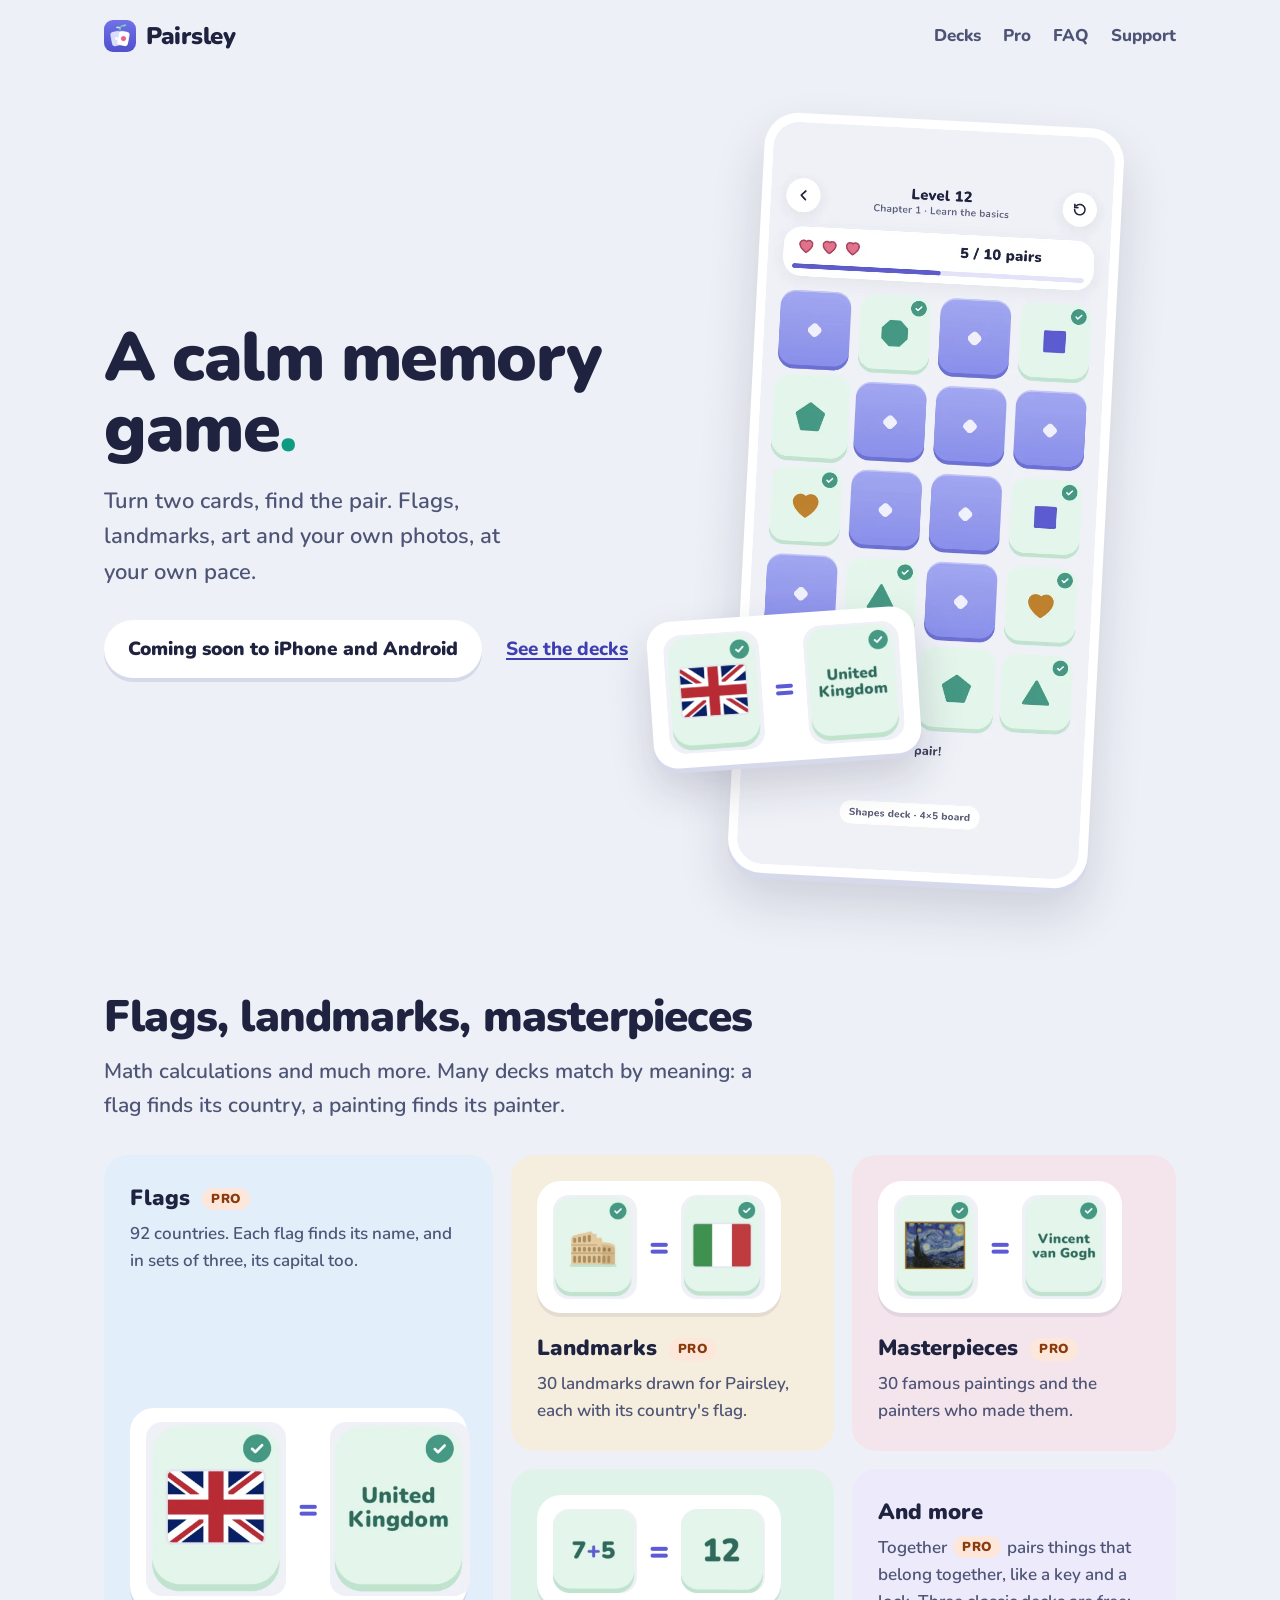
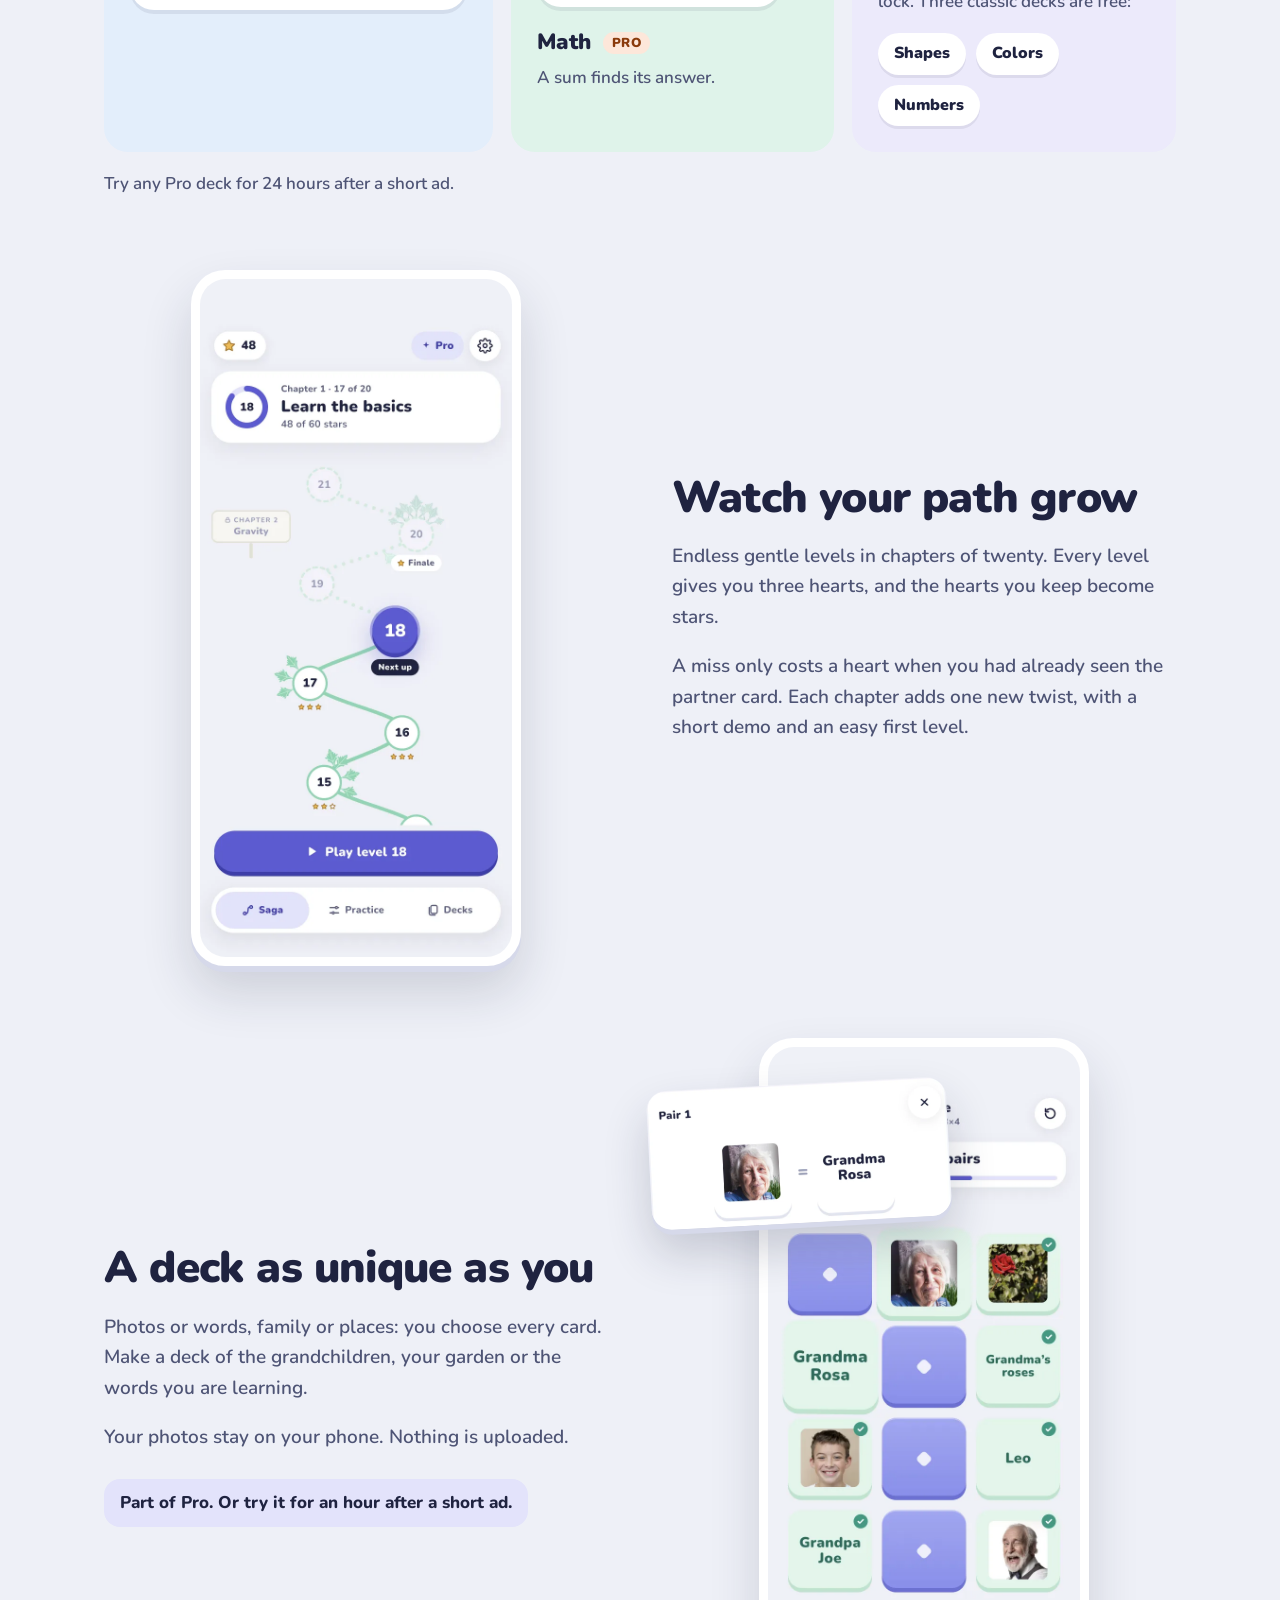
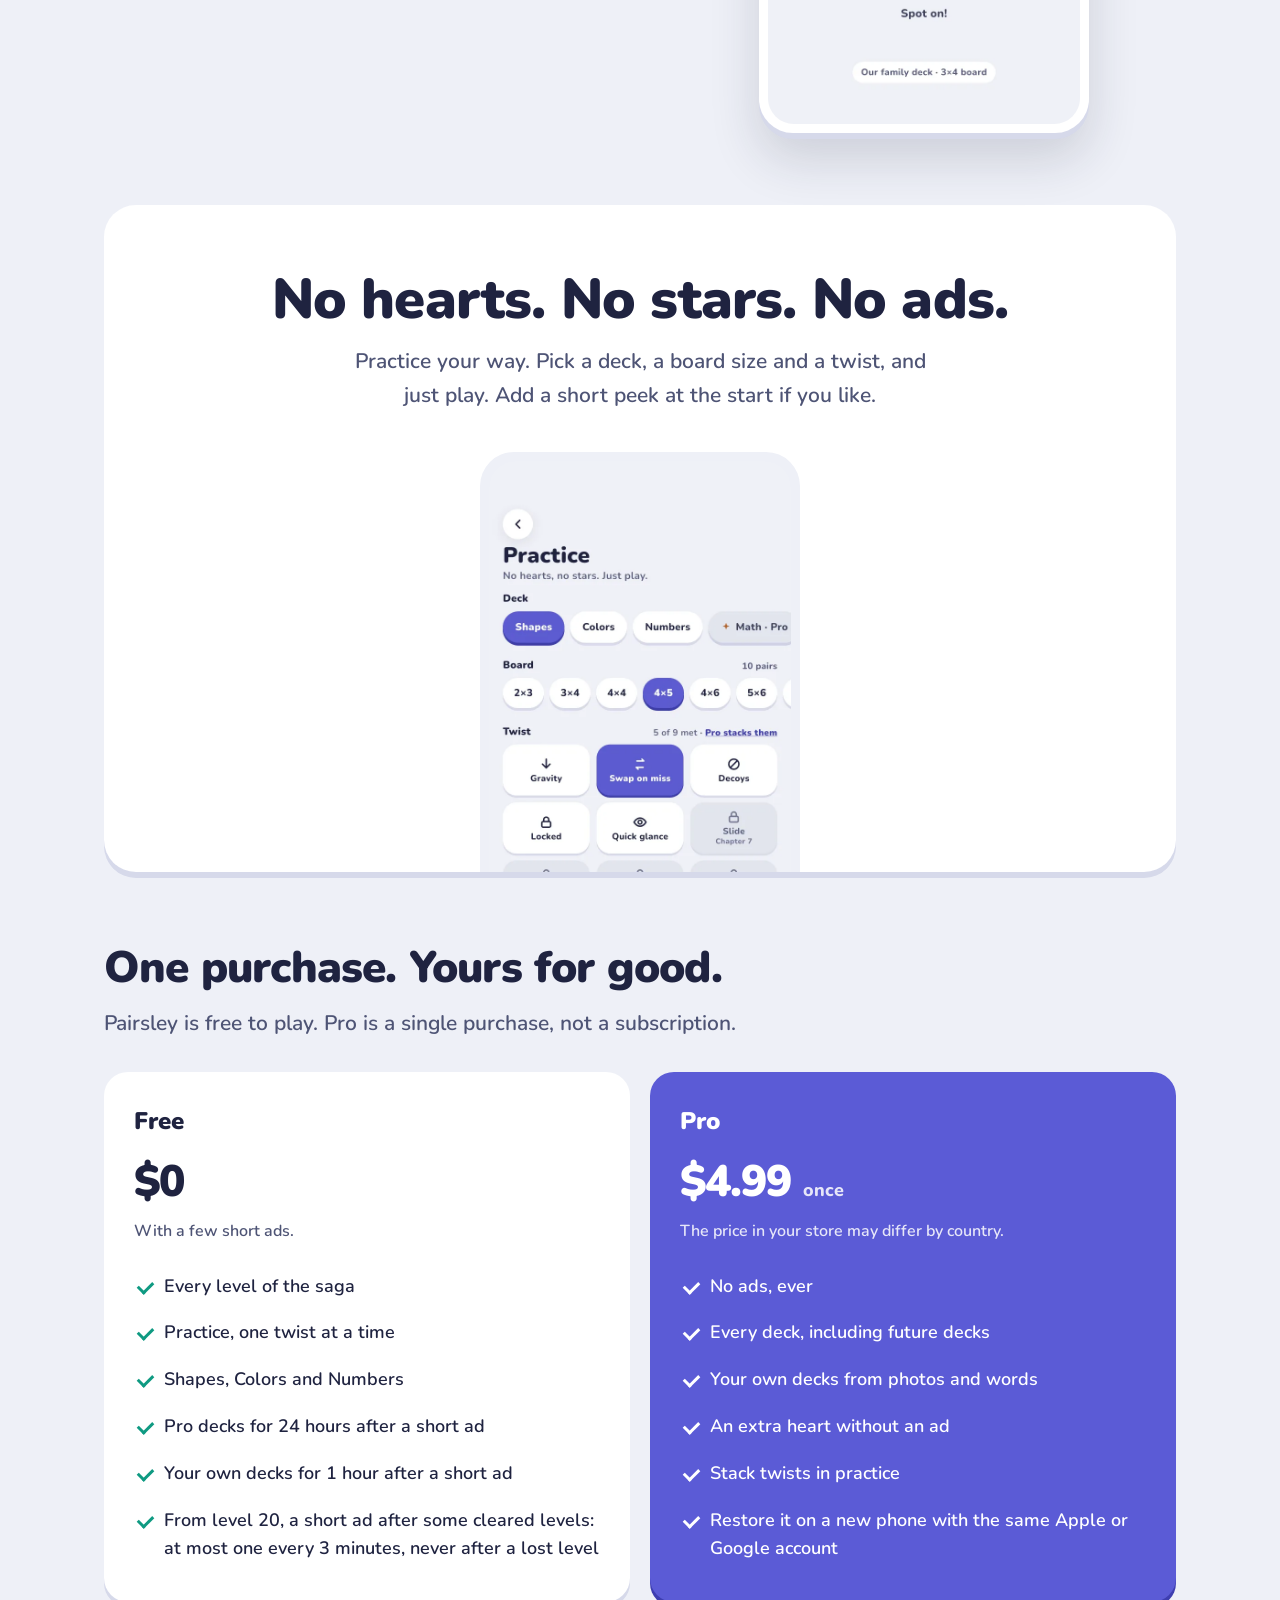
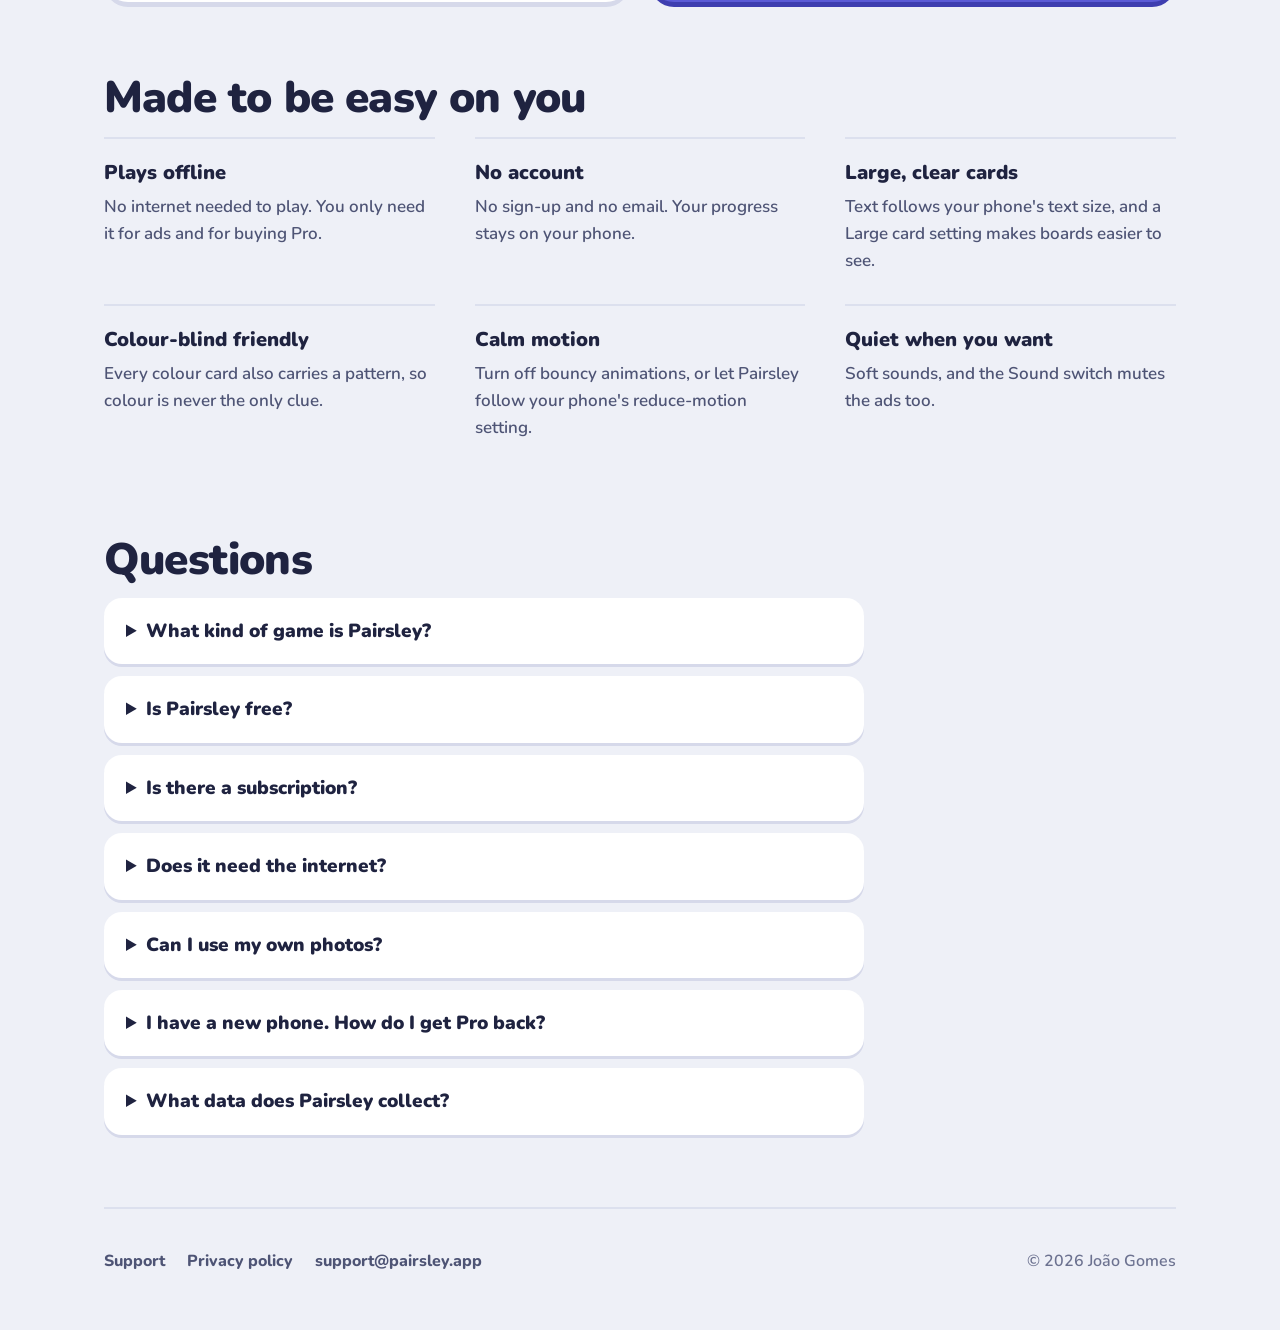
==== commit 10e23141: "site: improve search and share metadata Sharpen the title and description, and add structured data f" ====
--- a/index.html
+++ b/index.html
@@ -3,33 +3,160 @@
 <head>
   <meta charset="utf-8">
   <meta name="viewport" content="width=device-width, initial-scale=1">
-  <title>Pairsley: Memory Match | A calm memory game</title>
-  <meta name="description" content="A calm memory match game for adults. Match flags, landmarks, masterpieces and your own photos. Plays offline, no account, one purchase for Pro and no subscription.">
+  <title>Pairsley: Memory Match | A Calm Memory Game for Adults</title>
+  <meta name="description" content="Pairsley is a calm memory matching game for adults. Match card pairs, flags, landmarks and famous paintings. Plays offline, no account, no subscription.">
   <meta name="author" content="João Gomes">
+  <meta name="robots" content="index, follow, max-image-preview:large">
   <meta name="theme-color" content="#EEF0F7">
+  <link rel="canonical" href="https://pairsley.app/">
   <link rel="icon" type="image/png" sizes="32x32" href="assets/icons/icon-32.png">
+  <link rel="icon" type="image/png" sizes="192x192" href="assets/icons/icon-192.png">
   <link rel="apple-touch-icon" href="assets/icons/apple-touch-icon.png">
-  <link rel="canonical" href="https://pairsley.app/">
+  <link rel="manifest" href="site.webmanifest">
   <meta property="og:type" content="website">
   <meta property="og:site_name" content="Pairsley">
+  <meta property="og:locale" content="en_US">
   <meta property="og:url" content="https://pairsley.app/">
-  <meta property="og:title" content="Pairsley: Memory Match">
-  <meta property="og:description" content="A calm memory game. Match flags, landmarks, masterpieces and your own photos.">
+  <meta property="og:title" content="Pairsley: Memory Match | A calm memory game">
+  <meta property="og:description" content="Turn two cards, find the pair. Match flags, landmarks, famous paintings and your own photos, at your own pace.">
   <meta property="og:image" content="https://pairsley.app/assets/og.jpg">
+  <meta property="og:image:width" content="1024">
+  <meta property="og:image:height" content="500">
+  <meta property="og:image:alt" content="Pairsley app icon and name next to matched cards: the UK flag with United Kingdom, Starry Night with Vincent van Gogh, and the Colosseum.">
   <meta name="twitter:card" content="summary_large_image">
+  <meta name="twitter:title" content="Pairsley: Memory Match | A calm memory game">
+  <meta name="twitter:description" content="Turn two cards, find the pair. Match flags, landmarks, famous paintings and your own photos.">
+  <meta name="twitter:image" content="https://pairsley.app/assets/og.jpg">
+  <meta name="twitter:image:alt" content="Pairsley app icon and name next to matched cards.">
   <link rel="preload" href="assets/fonts/Nunito-Black.ttf" as="font" type="font/ttf" crossorigin>
+  <link rel="preload" href="assets/screens/board.webp" as="image" type="image/webp">
   <link rel="stylesheet" href="assets/site.css">
   <script type="application/ld+json">
-  {
-    "@context": "https://schema.org",
-    "@type": "MobileApplication",
-    "name": "Pairsley: Memory Match",
-    "operatingSystem": "iOS, Android",
-    "applicationCategory": "GameApplication",
-    "description": "A calm memory match game for adults, with flags, landmarks, masterpieces and your own photos.",
-    "url": "https://pairsley.app/",
-    "author": { "@type": "Person", "name": "João Gomes" }
-  }
+{
+  "@context": "https://schema.org",
+  "@graph": [
+    {
+      "@type": "WebSite",
+      "@id": "https://pairsley.app/#website",
+      "url": "https://pairsley.app/",
+      "name": "Pairsley",
+      "inLanguage": "en"
+    },
+    {
+      "@type": "MobileApplication",
+      "@id": "https://pairsley.app/#app",
+      "name": "Pairsley: Memory Match",
+      "alternateName": "Pairsley",
+      "description": "A calm memory matching game for adults. Match card pairs, flags, landmarks, famous paintings and your own photos. Plays offline, no account, no subscription.",
+      "url": "https://pairsley.app/",
+      "applicationCategory": "GameApplication",
+      "applicationSubCategory": "Puzzle game",
+      "genre": [
+        "Puzzle",
+        "Memory game",
+        "Card matching"
+      ],
+      "operatingSystem": "iOS, Android",
+      "inLanguage": "en",
+      "isAccessibleForFree": true,
+      "image": "https://pairsley.app/assets/icons/icon-512.png",
+      "screenshot": [
+        "https://pairsley.app/assets/screens/board.webp",
+        "https://pairsley.app/assets/screens/map.webp",
+        "https://pairsley.app/assets/screens/own-deck.webp",
+        "https://pairsley.app/assets/screens/practice.webp"
+      ],
+      "featureList": [
+        "Endless levels in chapters of twenty, with three hearts and up to three stars",
+        "Flags, Landmarks, Masterpieces, Math, Together, Shapes, Colors and Numbers decks",
+        "Your own decks from photos and words",
+        "Practice mode with no hearts, no stars and no ads",
+        "Plays offline, no account",
+        "Large text support and colour-blind patterns"
+      ],
+      "offers": [
+        {
+          "@type": "Offer",
+          "name": "Pairsley",
+          "price": "0",
+          "priceCurrency": "USD"
+        },
+        {
+          "@type": "Offer",
+          "name": "Pairsley Pro, one-time purchase",
+          "price": "4.99",
+          "priceCurrency": "USD"
+        }
+      ],
+      "author": {
+        "@type": "Person",
+        "name": "João Gomes"
+      }
+    },
+    {
+      "@type": "FAQPage",
+      "@id": "https://pairsley.app/#faq",
+      "mainEntity": [
+        {
+          "@type": "Question",
+          "name": "What kind of game is Pairsley?",
+          "acceptedAnswer": {
+            "@type": "Answer",
+            "text": "Pairsley is a memory matching game, also known as Concentration, Pairs or Memory. You turn over two cards at a time and look for the matching pair. It is made for adults who like a calm puzzle at their own pace."
+          }
+        },
+        {
+          "@type": "Question",
+          "name": "Is Pairsley free?",
+          "acceptedAnswer": {
+            "@type": "Answer",
+            "text": "Yes. You can play every level for free. Pro is an optional one-time purchase that removes the ads and opens every deck."
+          }
+        },
+        {
+          "@type": "Question",
+          "name": "Is there a subscription?",
+          "acceptedAnswer": {
+            "@type": "Answer",
+            "text": "No. Pro is a single purchase. You pay once and keep it."
+          }
+        },
+        {
+          "@type": "Question",
+          "name": "Does it need the internet?",
+          "acceptedAnswer": {
+            "@type": "Answer",
+            "text": "No. You can play offline. A connection is only needed for ads, for buying Pro and for restoring it."
+          }
+        },
+        {
+          "@type": "Question",
+          "name": "Can I use my own photos?",
+          "acceptedAnswer": {
+            "@type": "Answer",
+            "text": "Yes, with Pro, or for an hour after a short ad. Each pair can be a photo or a few words. Your photos stay on your phone and are never uploaded."
+          }
+        },
+        {
+          "@type": "Question",
+          "name": "I have a new phone. How do I get Pro back?",
+          "acceptedAnswer": {
+            "@type": "Answer",
+            "text": "Open Settings in Pairsley and tap Restore purchases. Use the same Apple or Google account that bought Pro."
+          }
+        },
+        {
+          "@type": "Question",
+          "name": "What data does Pairsley collect?",
+          "acceptedAnswer": {
+            "@type": "Answer",
+            "text": "There is no account. If you agree, the free version shows ads that may use your phone's advertising ID. The privacy policy has the details."
+          }
+        }
+      ]
+    }
+  ]
+}
   </script>
 </head>
 <body>
@@ -186,6 +313,10 @@
   <section id="faq" class="faq">
     <h2>Questions</h2>
     <details>
+      <summary>What kind of game is Pairsley?</summary>
+      <p>Pairsley is a memory matching game, also known as Concentration, Pairs or Memory. You turn over two cards at a time and look for the matching pair. It is made for adults who like a calm puzzle at their own pace.</p>
+    </details>
+    <details>
       <summary>Is Pairsley free?</summary>
       <p>Yes. You can play every level for free. Pro is an optional one-time purchase that removes the ads and opens every deck.</p>
     </details>
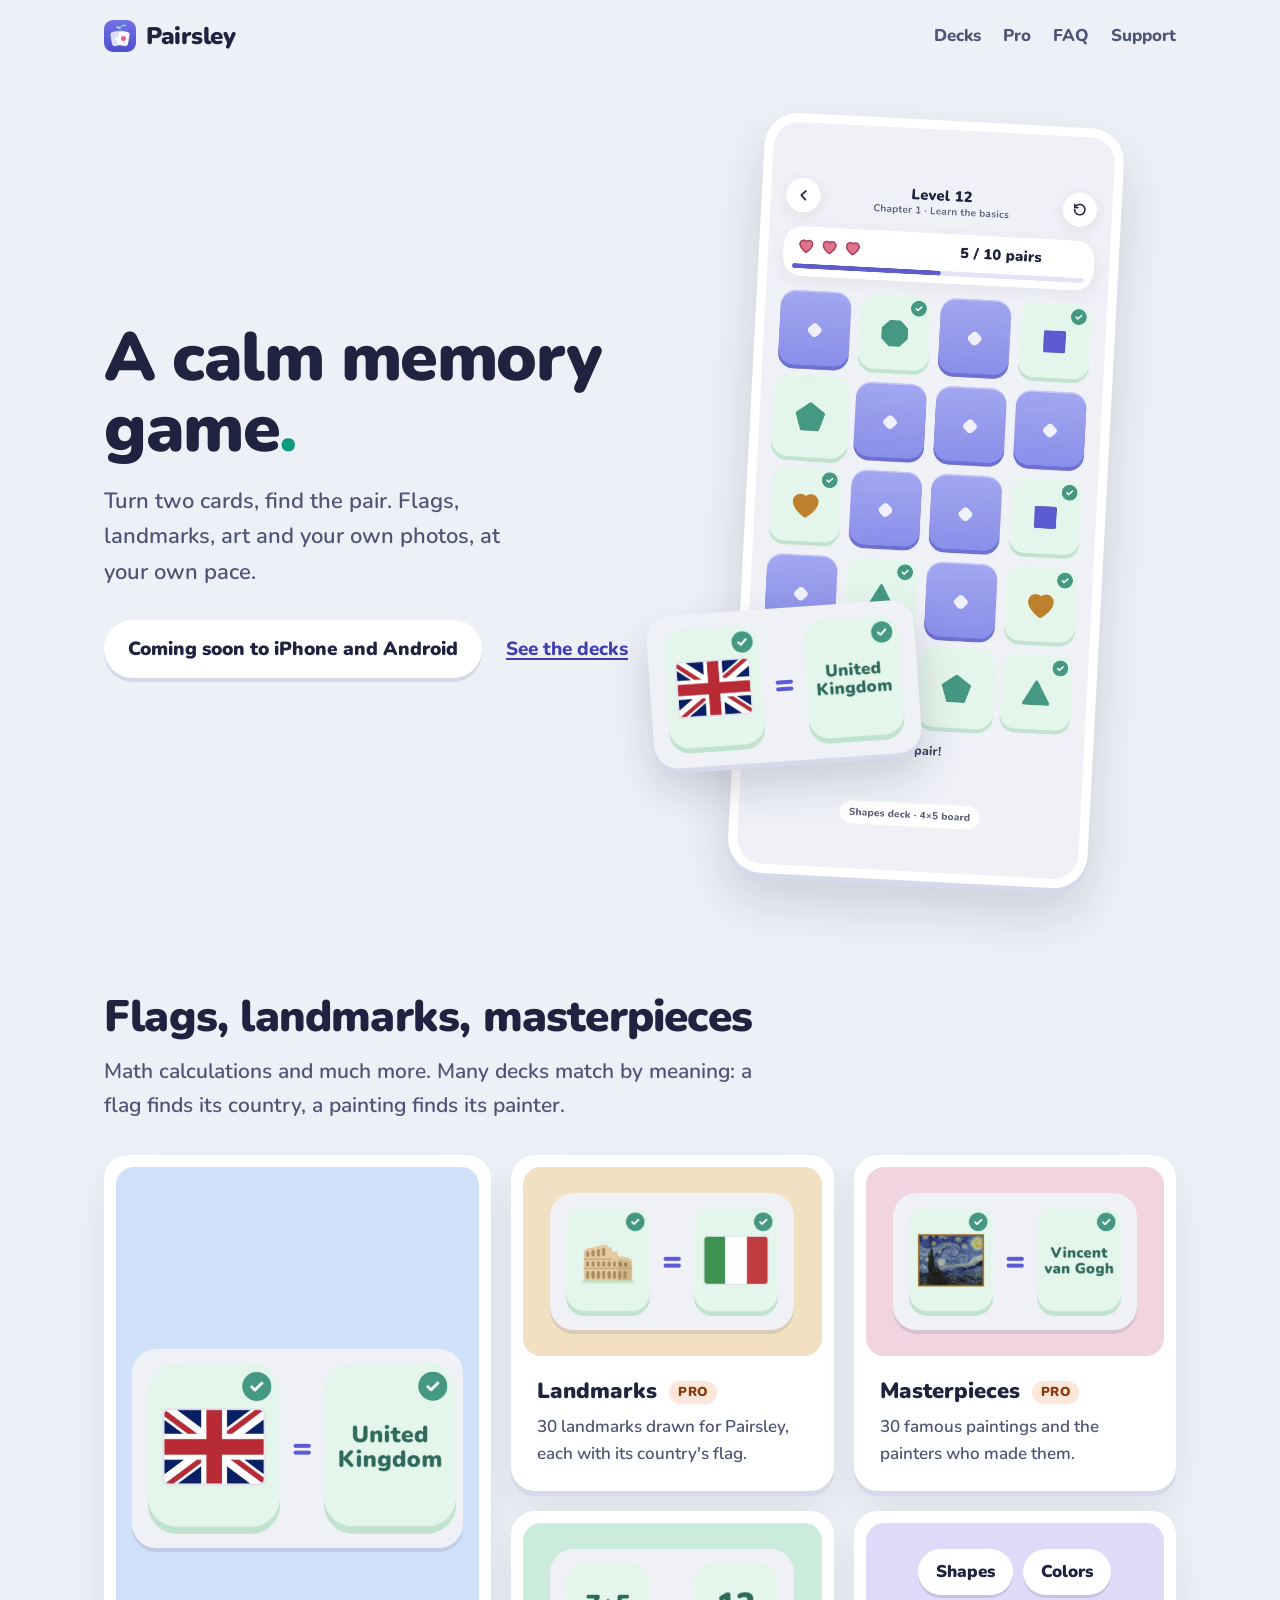
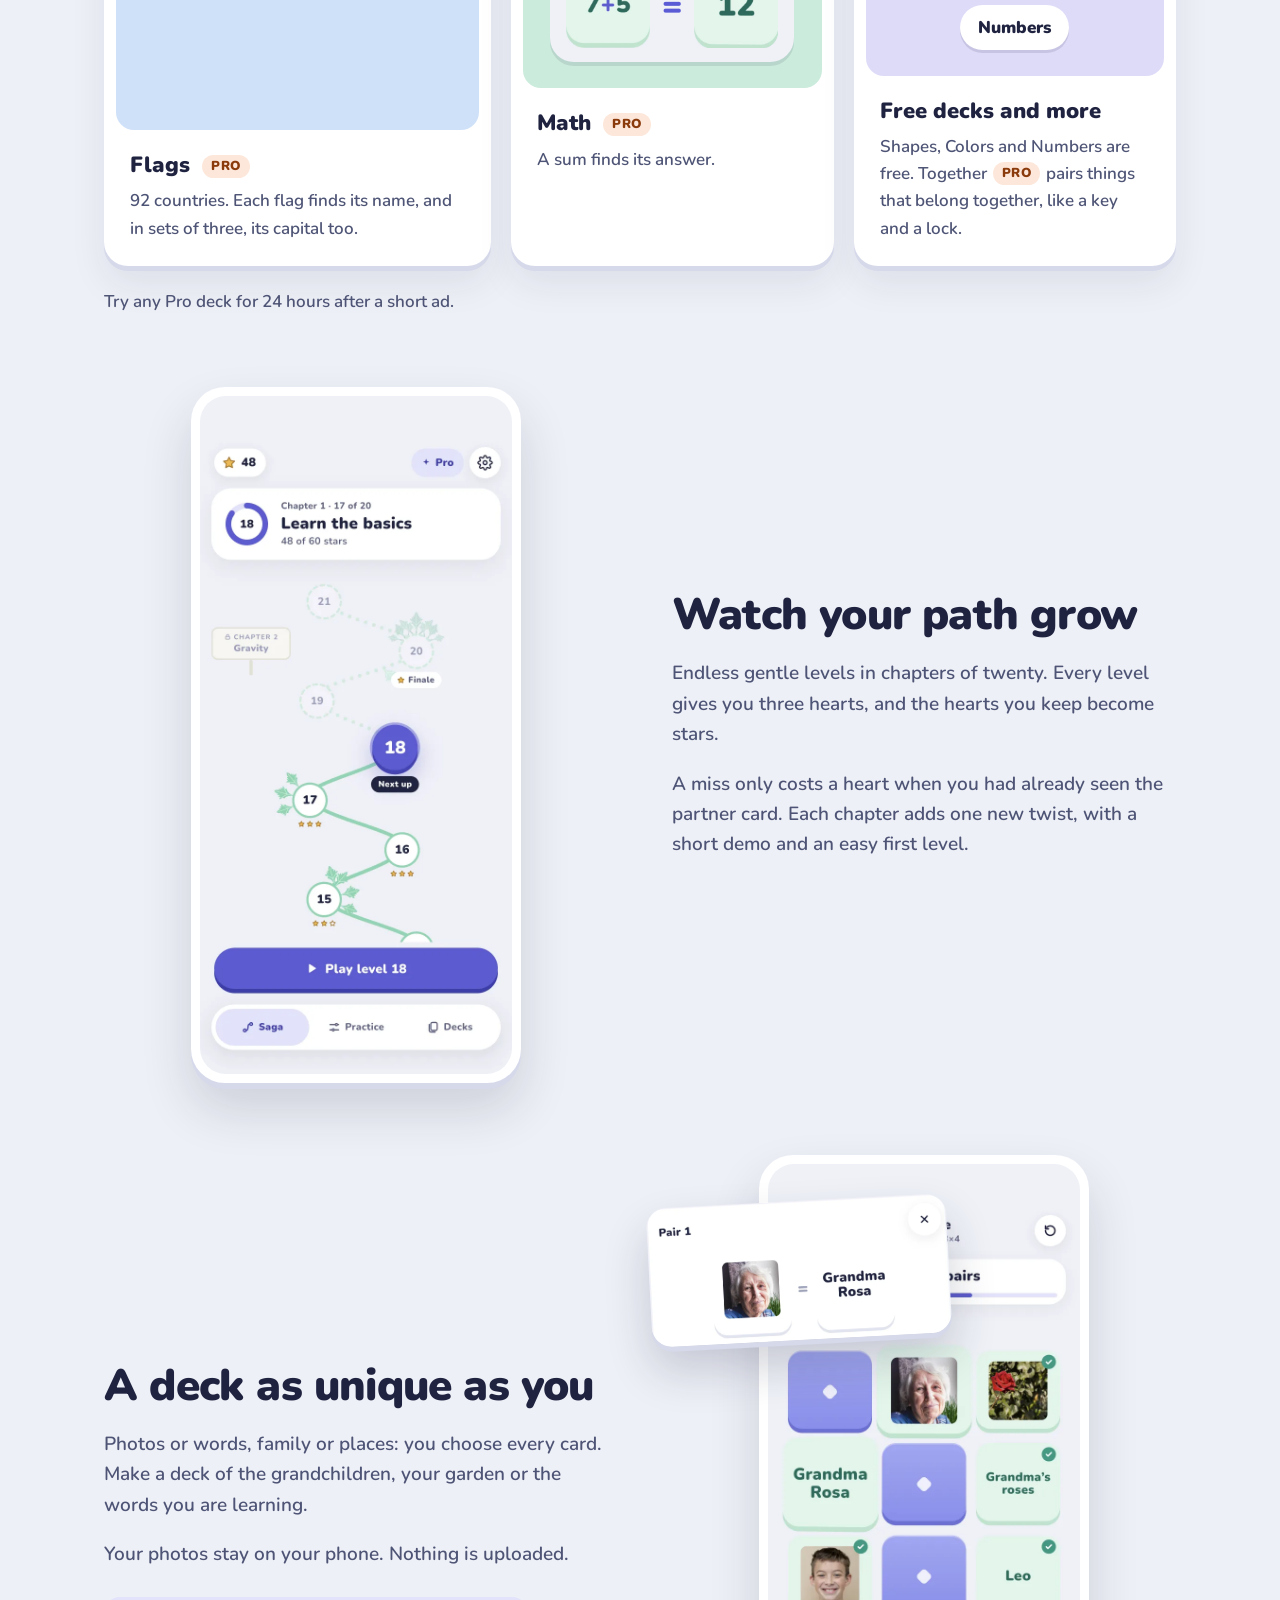
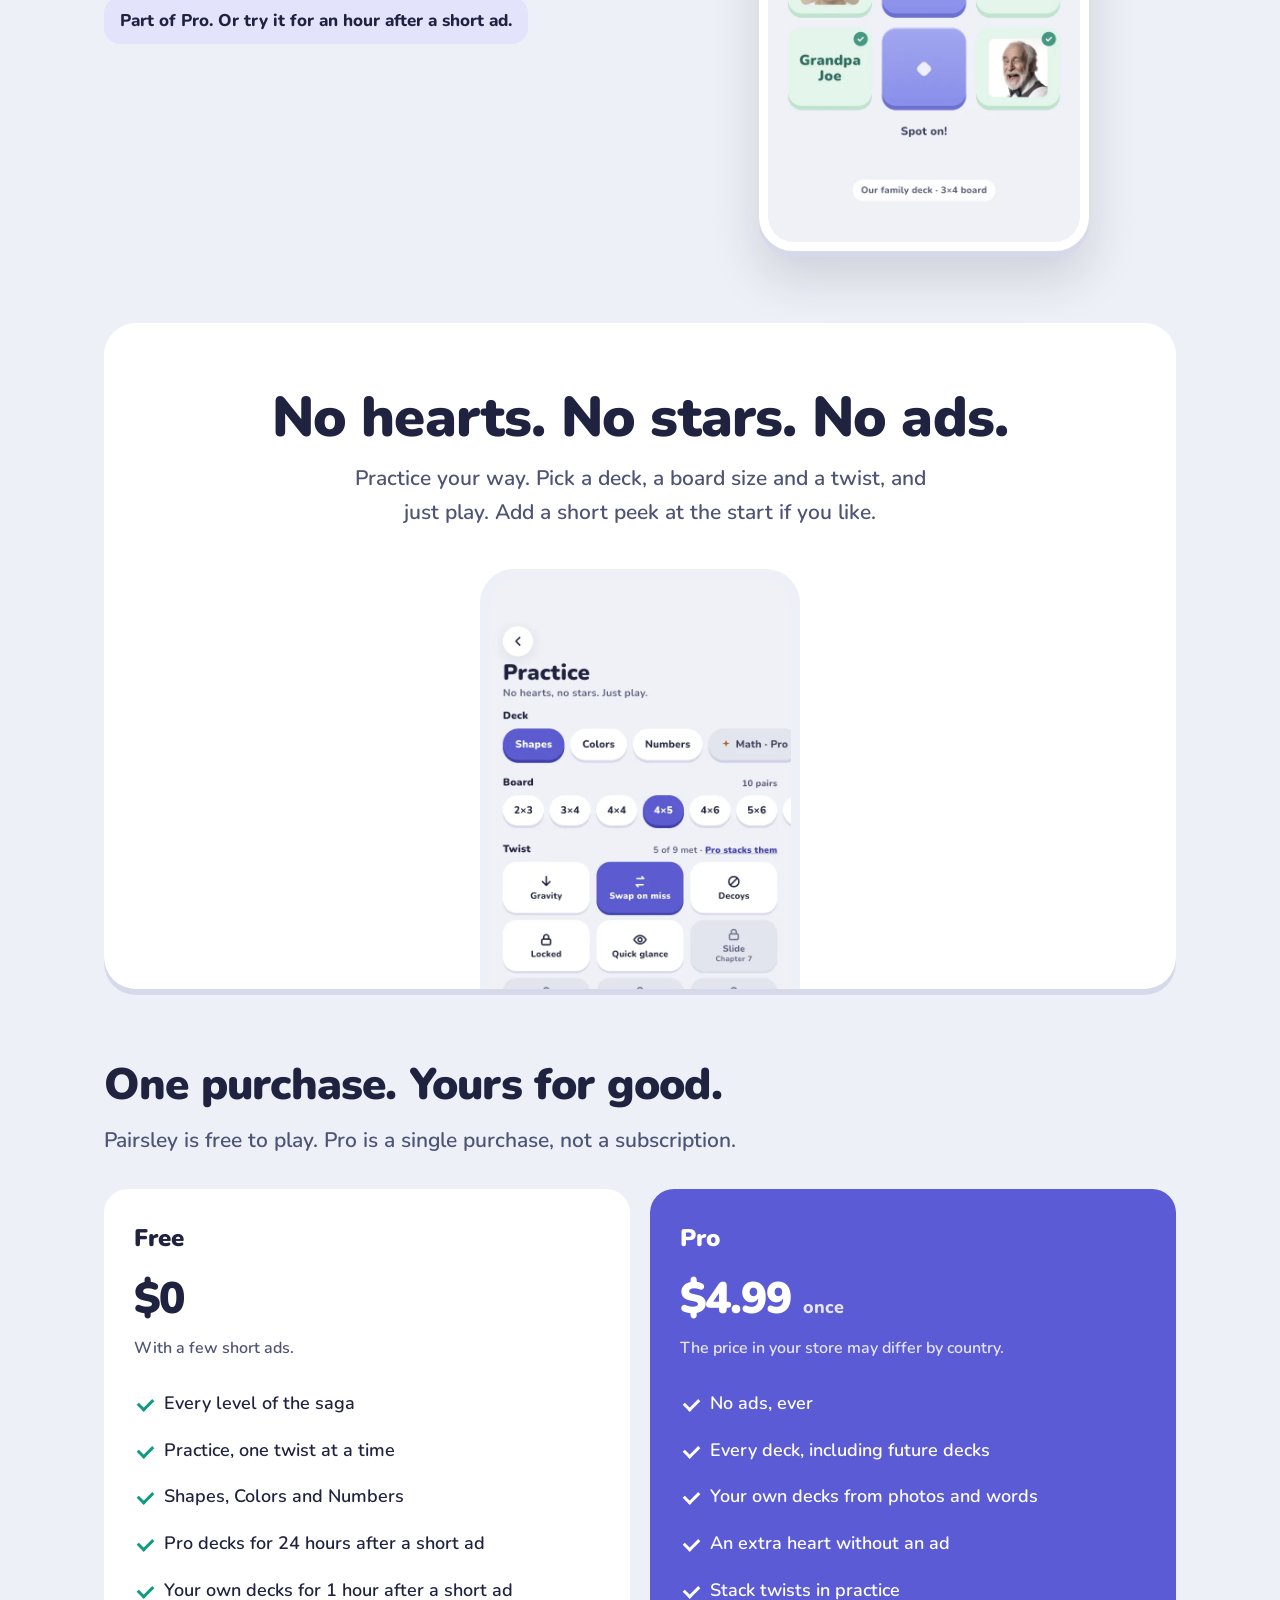
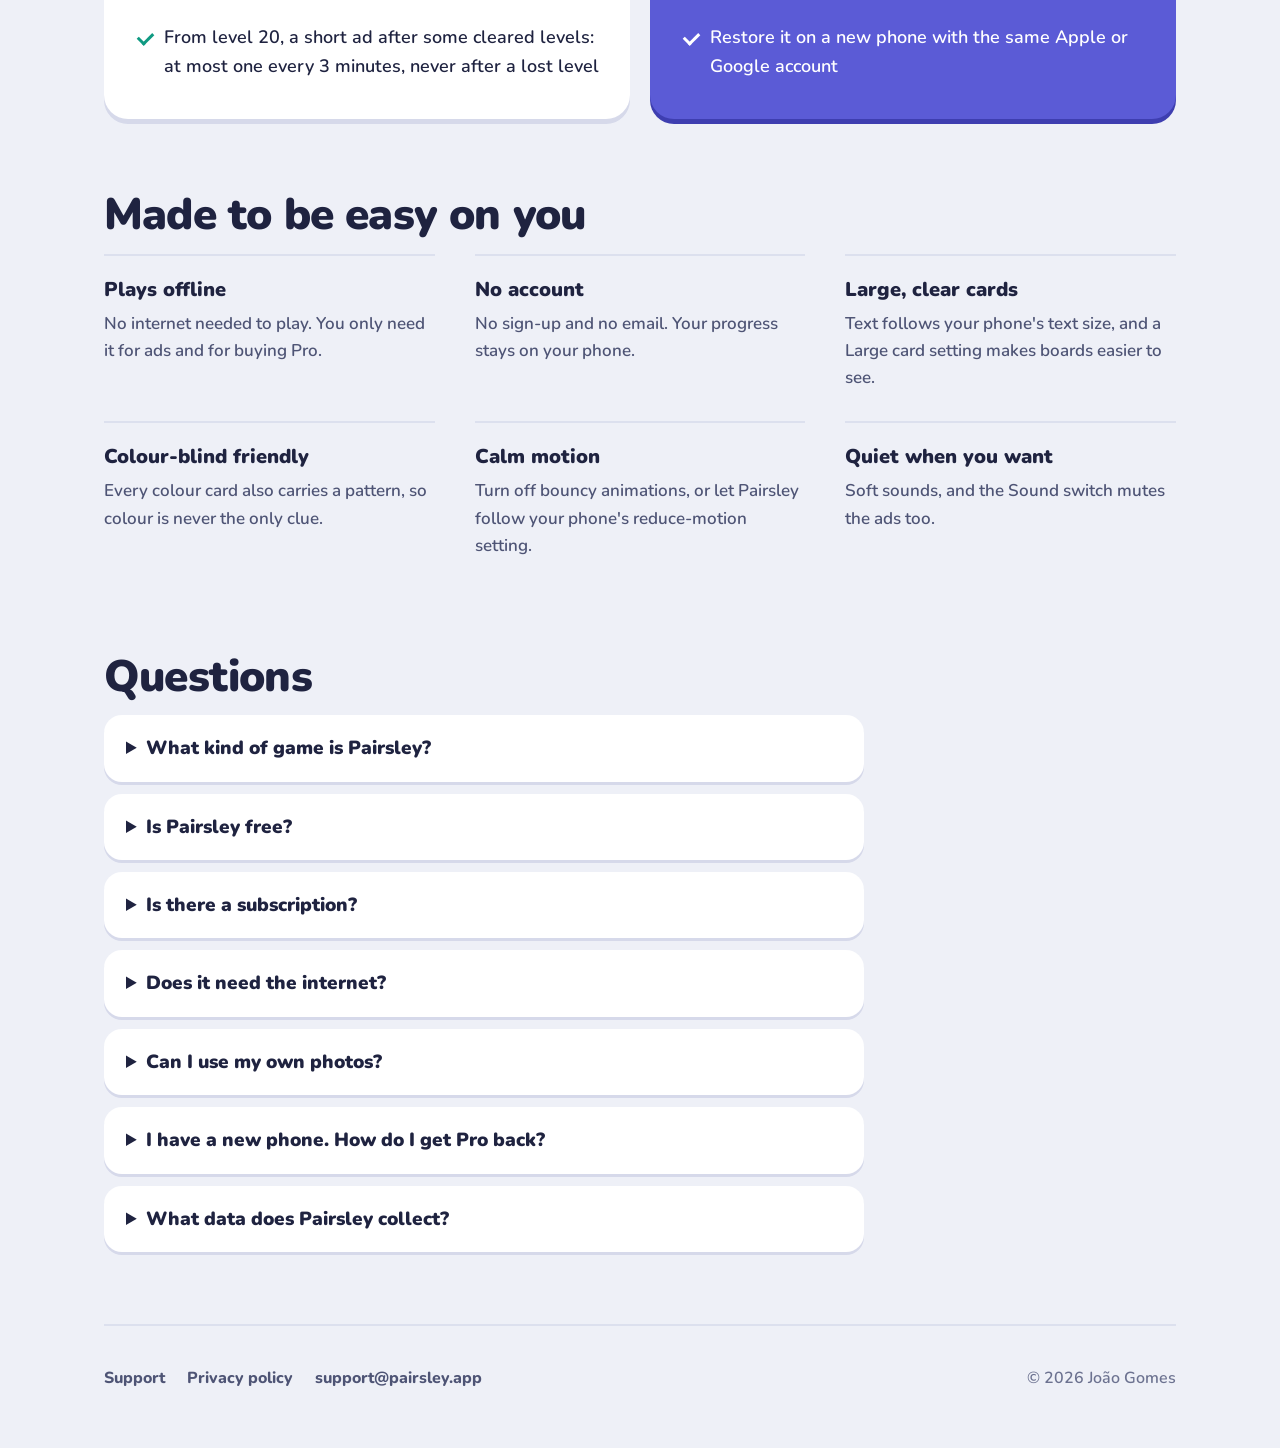
==== commit c935f759: "site: give the deck tiles more contrast The deck tiles are now white on the page, and each shows its" ====
--- a/index.html
+++ b/index.html
@@ -182,7 +182,7 @@
     </div>
     <div class="hero-art">
       <div class="phone"><img src="assets/screens/board.webp" width="660" height="1434" alt="A Pairsley board in play: some pairs of shapes are found, the rest of the cards are face down." fetchpriority="high"></div>
-      <div class="pair" aria-hidden="true"><img src="assets/cards/flag-uk.webp" width="240" height="298" alt=""><span class="eq">=</span><img src="assets/cards/name-uk.webp" width="240" height="298" alt=""></div>
+      <div class="pair" aria-hidden="true"><img src="assets/cards/flag-uk.webp" width="240" height="312" alt=""><span class="eq">=</span><img src="assets/cards/name-uk.webp" width="240" height="312" alt=""></div>
     </div>
   </div>
 
@@ -191,43 +191,39 @@
     <p class="section-lead">Math calculations and much more. Many decks match by meaning: a flag finds its country, a painting finds its painter.</p>
     <div class="decks">
       <div class="deck deck-flags">
-        <div>
+        <div class="stage"><div class="pair"><img src="assets/cards/flag-uk.webp" width="240" height="312" alt="The flag of the United Kingdom"><span class="eq" aria-label="matches">=</span><img src="assets/cards/name-uk.webp" width="240" height="312" alt="The words United Kingdom"></div></div>
+        <div class="info">
           <h3>Flags <span class="tag">PRO</span></h3>
           <p>92 countries. Each flag finds its name, and in sets of three, its capital too.</p>
         </div>
-        <div class="pair"><img src="assets/cards/flag-uk.webp" width="240" height="298" alt="The flag of the United Kingdom"><span class="eq" aria-label="matches">=</span><img src="assets/cards/name-uk.webp" width="240" height="298" alt="The words United Kingdom"></div>
       </div>
       <div class="deck deck-landmarks">
-        <div class="pair"><img src="assets/cards/colosseum.webp" width="240" height="298" alt="The Colosseum"><span class="eq" aria-label="matches">=</span><img src="assets/cards/flag-italy.webp" width="240" height="298" alt="The flag of Italy"></div>
-        <div>
+        <div class="stage"><div class="pair"><img src="assets/cards/colosseum.webp" width="240" height="312" alt="The Colosseum"><span class="eq" aria-label="matches">=</span><img src="assets/cards/flag-italy.webp" width="240" height="312" alt="The flag of Italy"></div></div>
+        <div class="info">
           <h3>Landmarks <span class="tag">PRO</span></h3>
           <p>30 landmarks drawn for Pairsley, each with its country's flag.</p>
         </div>
       </div>
       <div class="deck deck-art">
-        <div class="pair"><img src="assets/cards/starry.webp" width="240" height="298" alt="The Starry Night"><span class="eq" aria-label="matches">=</span><img src="assets/cards/vangogh.webp" width="240" height="298" alt="The words Vincent van Gogh"></div>
-        <div>
+        <div class="stage"><div class="pair"><img src="assets/cards/starry.webp" width="240" height="312" alt="The Starry Night"><span class="eq" aria-label="matches">=</span><img src="assets/cards/vangogh.webp" width="240" height="312" alt="The words Vincent van Gogh"></div></div>
+        <div class="info">
           <h3>Masterpieces <span class="tag">PRO</span></h3>
           <p>30 famous paintings and the painters who made them.</p>
         </div>
       </div>
       <div class="deck deck-math">
-        <div class="pair"><img src="assets/cards/sum75.webp" width="240" height="240" alt="The sum 7 plus 5"><span class="eq" aria-label="matches">=</span><img src="assets/cards/n12.webp" width="240" height="240" alt="The number 12"></div>
-        <div>
+        <div class="stage"><div class="pair"><img class="sq" src="assets/cards/sum75.webp" width="240" height="242" alt="The sum 7 plus 5"><span class="eq" aria-label="matches">=</span><img class="sq" src="assets/cards/n12.webp" width="240" height="242" alt="The number 12"></div></div>
+        <div class="info">
           <h3>Math <span class="tag">PRO</span></h3>
           <p>A sum finds its answer.</p>
         </div>
       </div>
       <div class="deck deck-more">
-        <div>
-          <h3>And more</h3>
-          <p>Together <span class="tag">PRO</span> pairs things that belong together, like a key and a lock. Three classic decks are free:</p>
-        </div>
-        <ul aria-label="Free decks">
-          <li>Shapes</li>
-          <li>Colors</li>
-          <li>Numbers</li>
-        </ul>
+        <div class="stage"><ul aria-label="Free decks"><li>Shapes</li><li>Colors</li><li>Numbers</li></ul></div>
+        <div class="info">
+          <h3>Free decks and more</h3>
+          <p>Shapes, Colors and Numbers are free. Together <span class="tag">PRO</span> pairs things that belong together, like a key and a lock.</p>
+        </div>
       </div>
     </div>
     <p class="deck-note">Try any Pro deck for 24 hours after a short ad.</p>
--- a/assets/site.css
+++ b/assets/site.css
@@ -21,11 +21,11 @@
   --line: #DCE0EE;
   --edge: #D6D9EA;
   --shadow: 31, 35, 64;
-  --tint-flags: #E3EEFB;
-  --tint-landmarks: #F5EDDD;
-  --tint-art: #F4E5EC;
-  --tint-math: #DFF3EA;
-  --tint-more: #ECEAFB;
+  --tint-flags: #CFE1F8;
+  --tint-landmarks: #F1E0C2;
+  --tint-art: #F0D5E1;
+  --tint-math: #CBEBDC;
+  --tint-more: #DEDBF8;
   --tag: #FDE7DA;
   --tag-ink: #8A3A0B;
   --radius: 24px;
@@ -68,8 +68,9 @@
 .phone img { display: block; width: 100%; border-radius: 26px; }
 
 /* A pair of cards, enlarged: card = card */
-.pair { display: inline-flex; align-items: center; gap: 12px; background: var(--surface); border-radius: var(--radius); padding: 14px 16px; box-shadow: 0 5px 0 var(--edge), 0 22px 44px rgba(var(--shadow), 0.18); }
-.pair img { display: block; width: 96px; border-radius: 18px; }
+.pair { display: inline-flex; align-items: center; gap: 12px; background: #EFF1F7; border-radius: var(--radius); padding: 14px 16px; box-shadow: 0 5px 0 var(--edge), 0 22px 44px rgba(var(--shadow), 0.18); }
+.pair img { display: block; width: 96px; border-radius: 18% / 14%; }
+.pair img.sq { border-radius: 17%; }
 .pair .eq { font-size: 34px; font-weight: 900; color: var(--accent); line-height: 1; }
 
 /* Hero */
@@ -89,24 +90,28 @@
 .section-lead { color: var(--ink-soft); font-size: 21px; margin: 0 0 32px; max-width: 52ch; }
 .tag { display: inline-block; vertical-align: 2px; margin-left: 6px; padding: 1px 9px; border-radius: 999px; background: var(--tag); color: var(--tag-ink); font-size: 13px; font-weight: 900; letter-spacing: 0.5px; }
 
-/* Decks: five tiles, the Flags tile spans two rows */
-.decks { display: grid; grid-template-columns: 1.2fr 1fr 1fr; grid-template-rows: auto auto; gap: 18px; }
-.deck { border-radius: var(--radius); padding: 26px; display: flex; flex-direction: column; gap: 18px; }
+/* Decks: five white tiles, the Flags tile spans two rows. Each tile
+   shows its pair on a panel in the deck's colour. */
+.decks { display: grid; grid-template-columns: 1.2fr 1fr 1fr; grid-template-rows: auto auto; gap: 20px; }
+.deck { background: var(--surface); border-radius: var(--radius); padding: 12px 12px 24px; display: flex; flex-direction: column; gap: 18px; box-shadow: 0 5px 0 var(--edge), 0 18px 36px rgba(var(--shadow), 0.08); }
+.deck .stage { border-radius: 18px; padding: 26px 16px; display: flex; align-items: center; justify-content: center; }
+.deck .info { padding: 0 14px; }
 .deck h3 { margin: 0; font-size: 22px; font-weight: 900; }
 .deck p { margin: 4px 0 0; color: var(--ink-soft); font-size: 17px; }
-.deck .pair { align-self: flex-start; box-shadow: 0 4px 0 rgba(var(--shadow), 0.08); }
-.deck .pair img { width: 84px; border-radius: 16px; }
-.deck-flags { background: var(--tint-flags); grid-row: span 2; justify-content: space-between; }
-.deck-flags .pair { align-self: center; margin: auto 0; }
-.deck-flags .pair img { width: 140px; }
-.deck-landmarks { background: var(--tint-landmarks); }
-.deck-art { background: var(--tint-art); }
-.deck-math { background: var(--tint-math); }
-.deck-more { background: var(--tint-more); justify-content: space-between; }
-.deck-more ul { display: flex; flex-wrap: wrap; gap: 10px; margin: 0; padding: 0; list-style: none; }
+.deck .pair { box-shadow: 0 4px 0 rgba(var(--shadow), 0.10); }
+.deck .pair img { width: 84px; }
+.deck-flags { grid-row: span 2; }
+.deck-flags .stage { flex: 1; }
+.deck-flags .pair img { width: 132px; }
+.deck-flags .stage { background: var(--tint-flags); }
+.deck-landmarks .stage { background: var(--tint-landmarks); }
+.deck-art .stage { background: var(--tint-art); }
+.deck-math .stage { background: var(--tint-math); }
+.deck-more .stage { background: var(--tint-more); flex: 1; }
+.deck-more ul { display: flex; flex-wrap: wrap; justify-content: center; gap: 10px; margin: 0; padding: 0; list-style: none; }
+.deck-more li { background: var(--surface); border-radius: 999px; padding: 9px 18px; font-weight: 900; font-size: 17px; box-shadow: 0 3px 0 rgba(var(--shadow), 0.12); }
 .deck-more .tag { margin: 0 2px; }
-.deck-more li { background: var(--surface); border-radius: 999px; padding: 8px 16px; font-weight: 900; font-size: 16px; box-shadow: 0 3px 0 rgba(var(--shadow), 0.08); }
-.deck-note { color: var(--ink-soft); font-size: 17px; margin: 18px 0 0; }
+.deck-note { color: var(--ink-soft); font-size: 17px; margin: 22px 0 0; }
 
 /* Text beside a phone */
 .split { display: grid; grid-template-columns: 1fr 1fr; gap: 64px; align-items: center; }
@@ -171,6 +176,7 @@
   .hero-art .pair { left: -40px; bottom: 80px; }
   .decks { grid-template-columns: 1fr 1fr; }
   .deck-flags { grid-row: auto; grid-column: span 2; }
+  .deck-more { grid-column: span 2; }
   .plans, .facts { grid-template-columns: 1fr; }
   .facts { gap: 0; }
   .art .editor-card { left: -40px; width: 250px; }
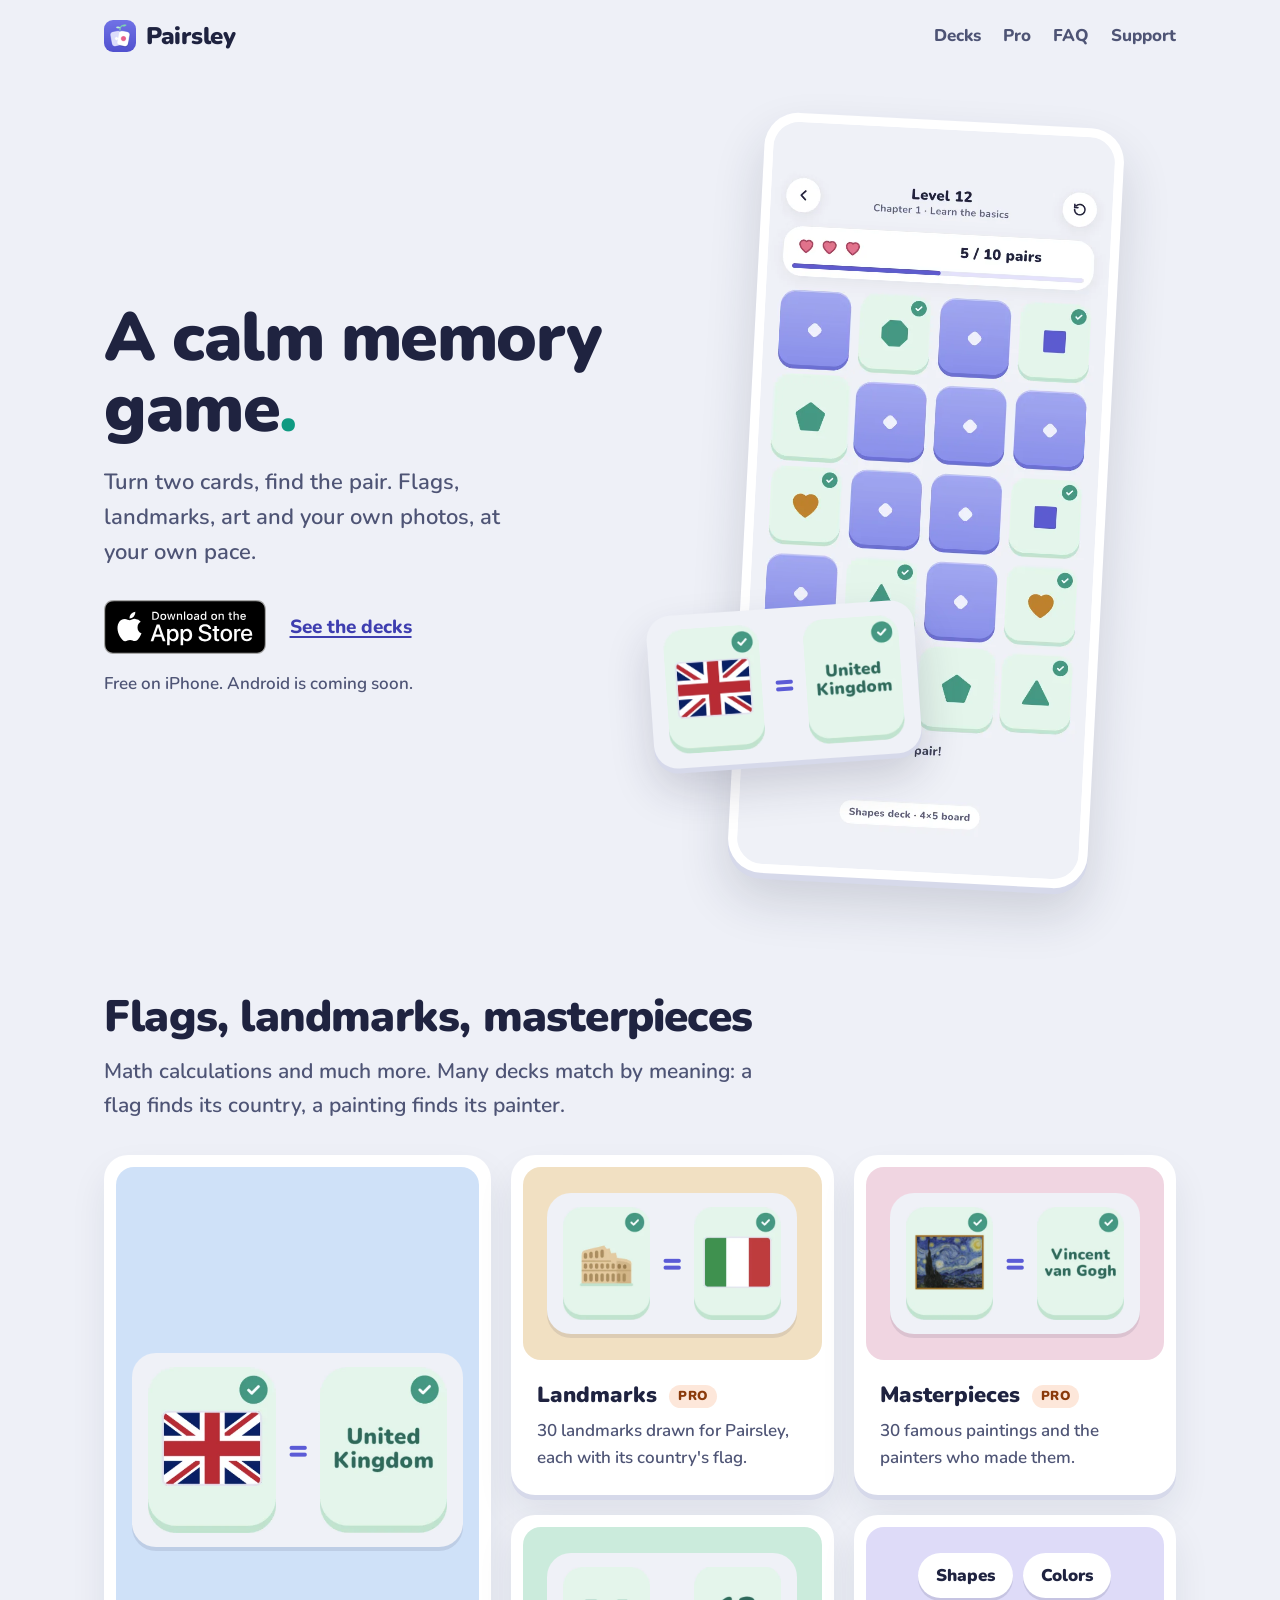
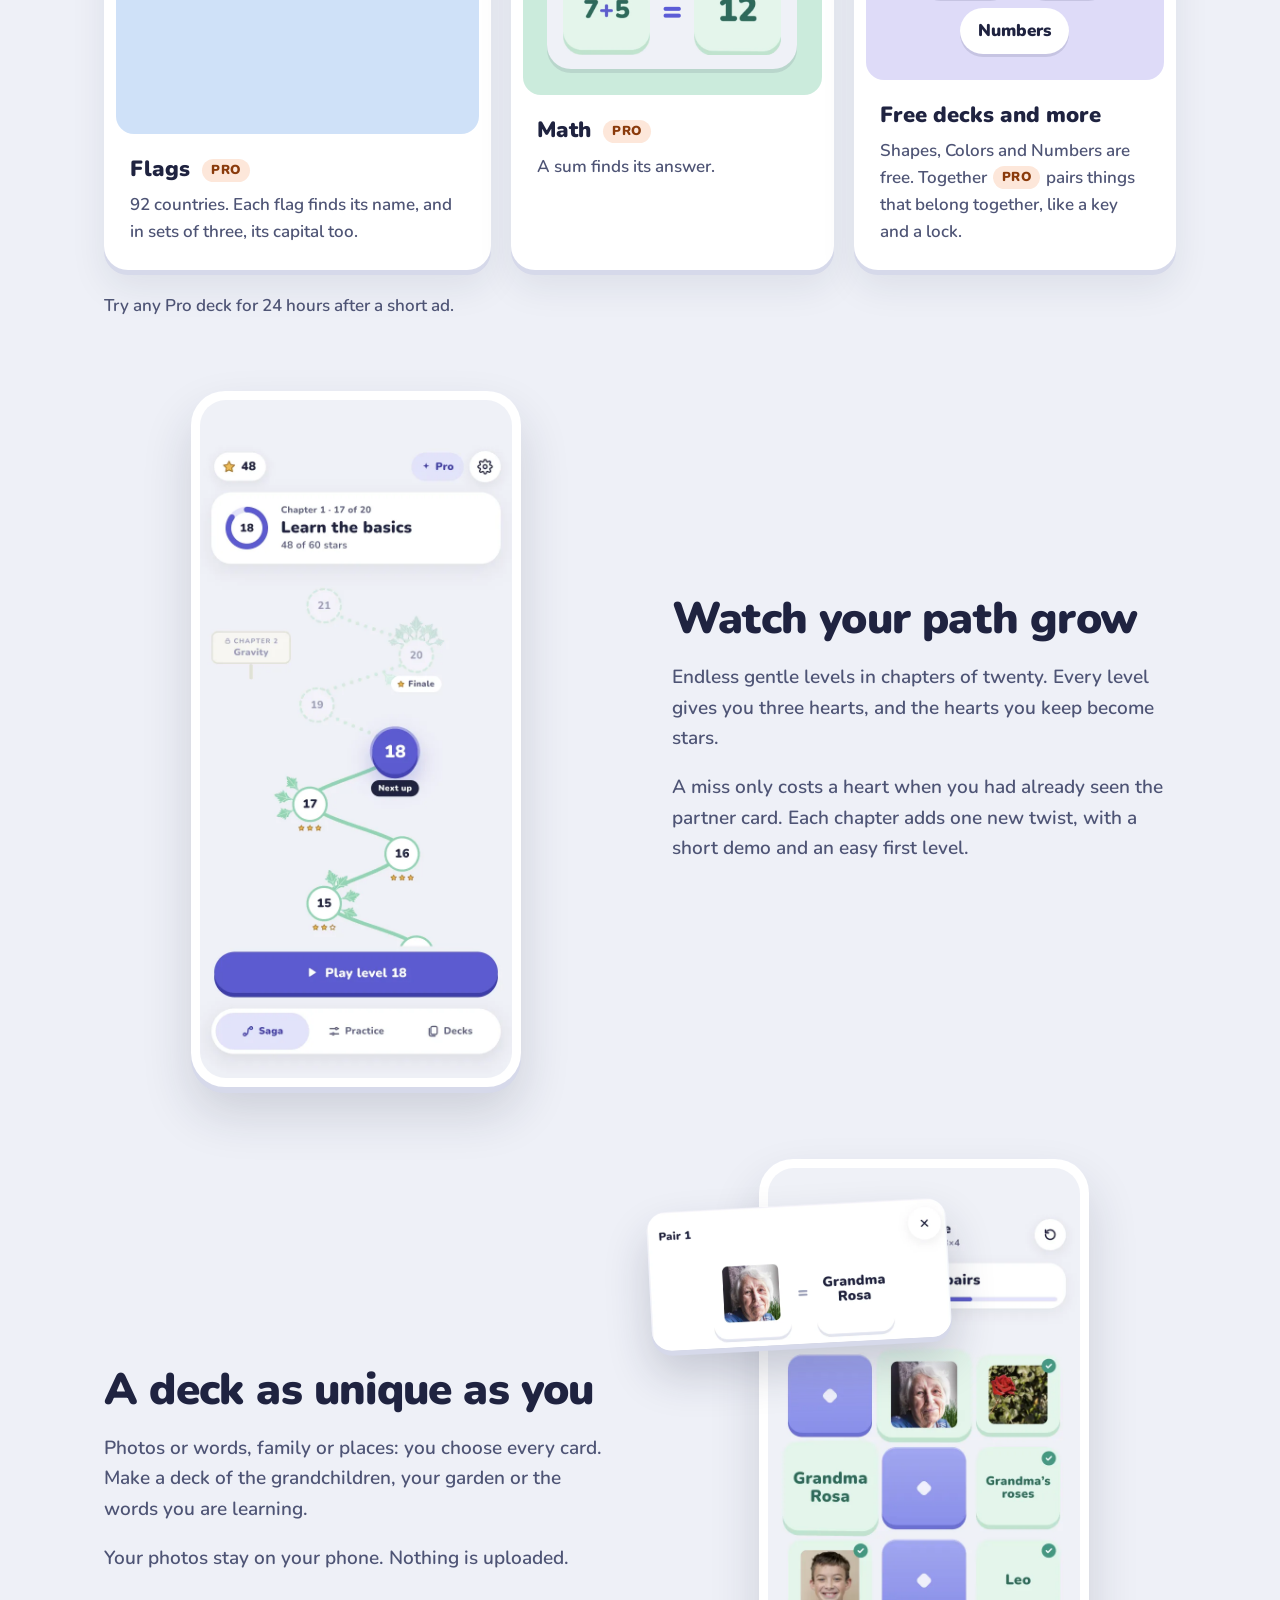
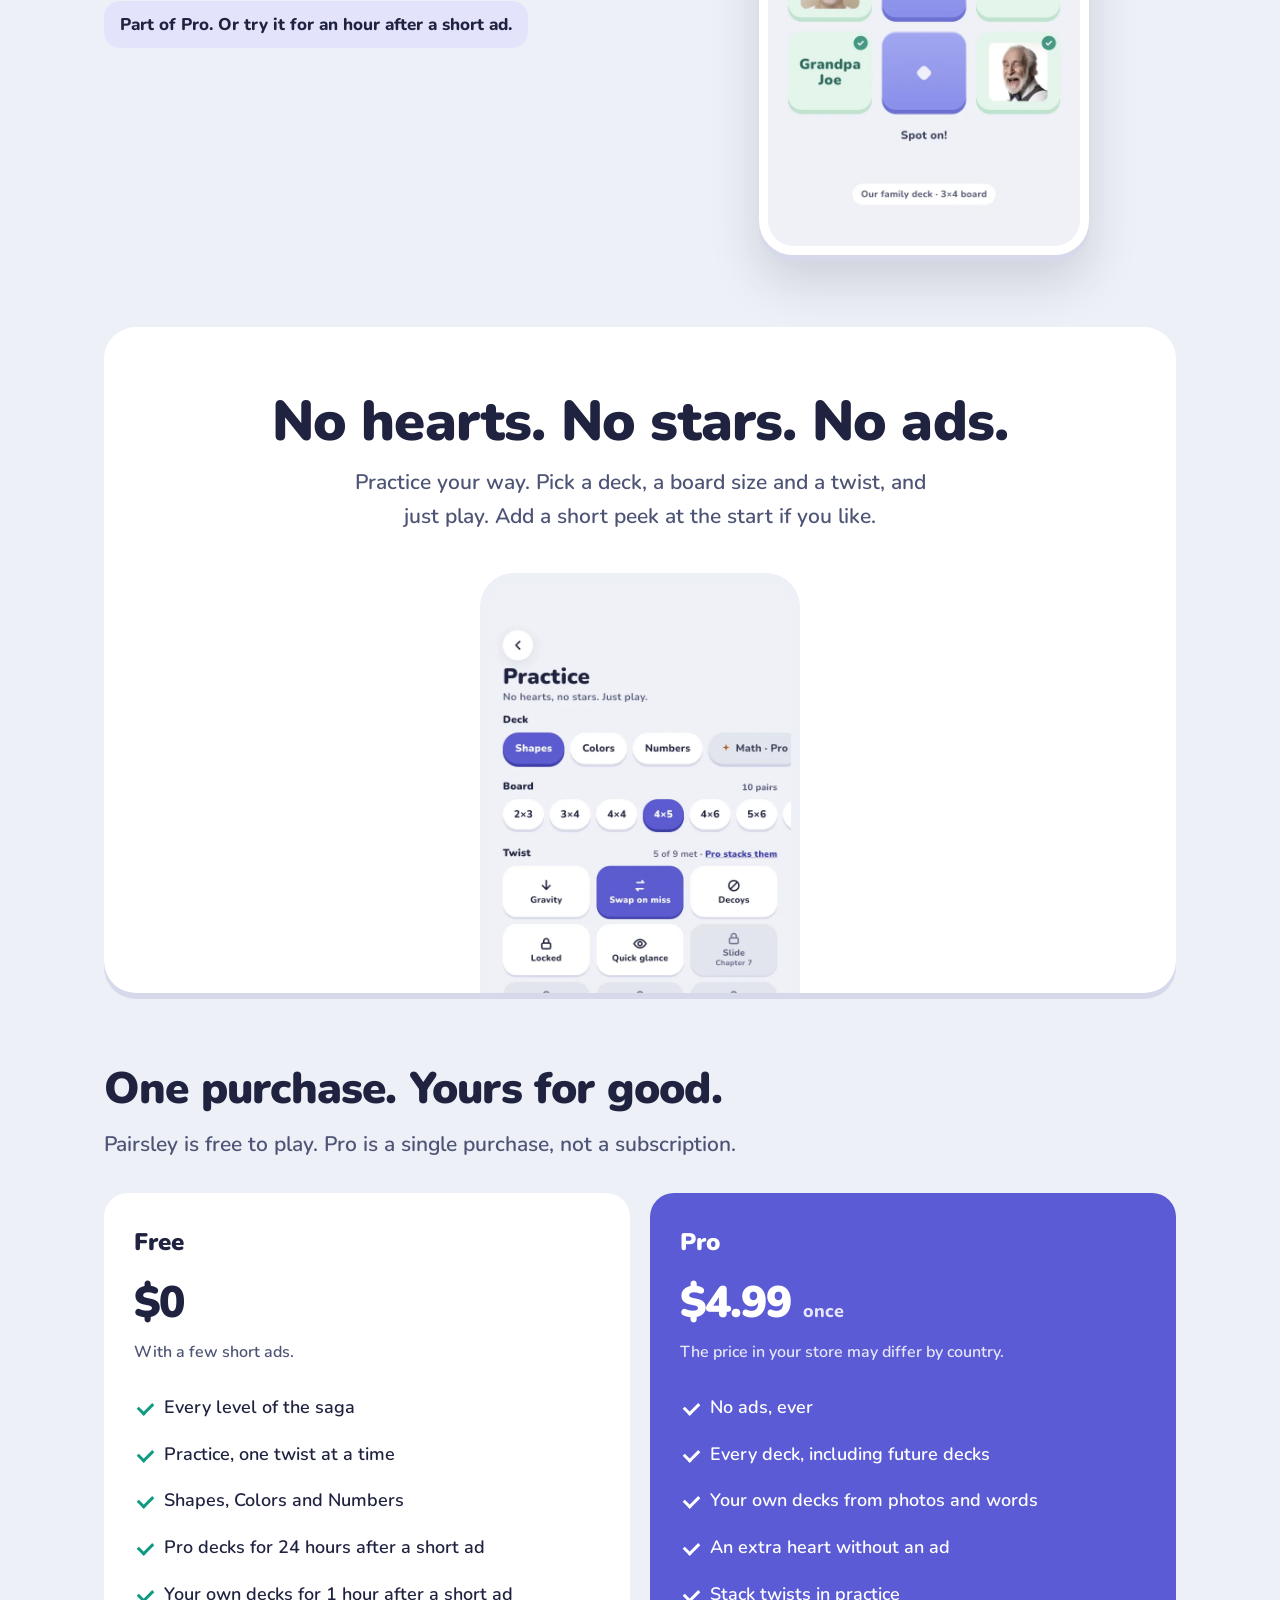
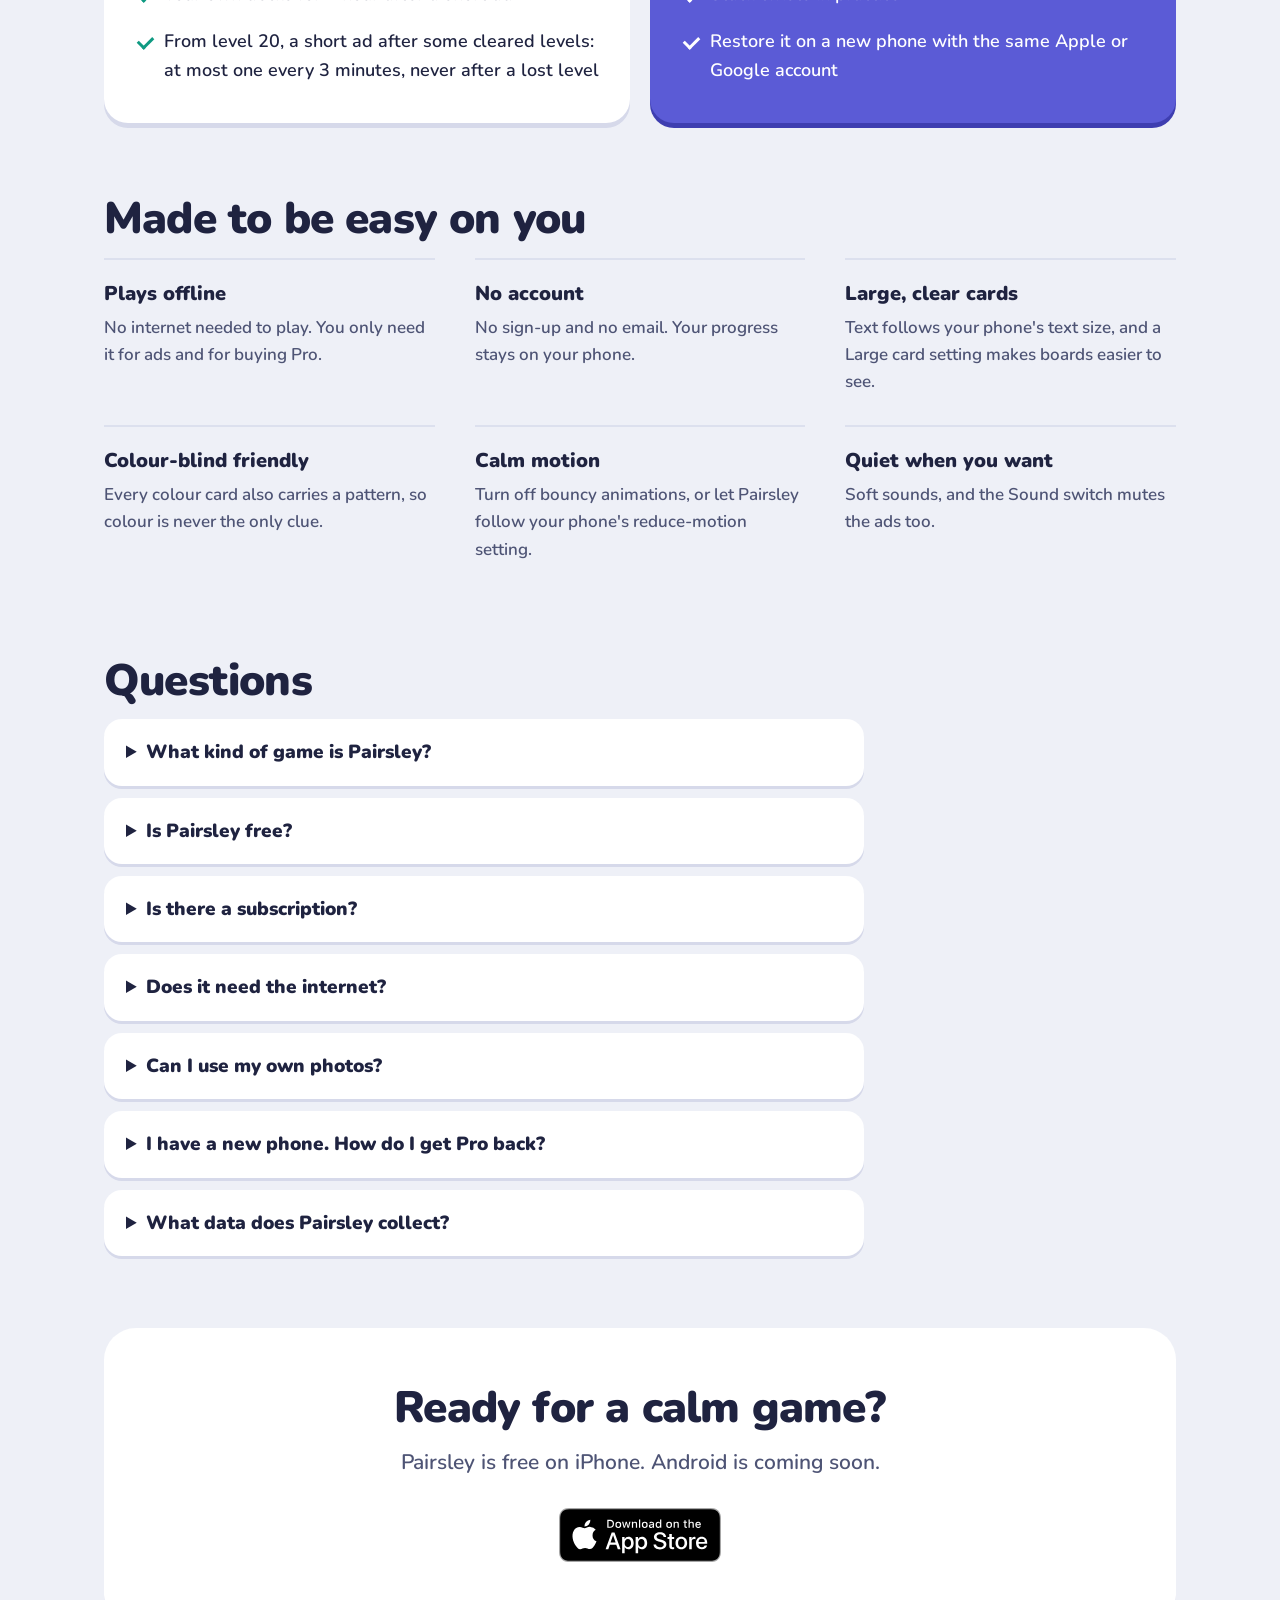
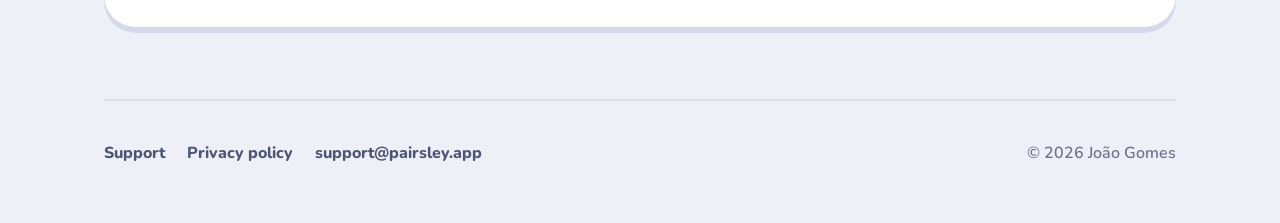
==== commit 866dce98: "site: show the App Store badge now that the iPhone app is live Pairsley is live on the App Store, an" ====
--- a/index.html
+++ b/index.html
@@ -8,6 +8,7 @@
   <meta name="author" content="João Gomes">
   <meta name="robots" content="index, follow, max-image-preview:large">
   <meta name="theme-color" content="#EEF0F7">
+  <meta name="apple-itunes-app" content="app-id=6825919047">
   <link rel="canonical" href="https://pairsley.app/">
   <link rel="icon" type="image/png" sizes="32x32" href="assets/icons/icon-32.png">
   <link rel="icon" type="image/png" sizes="192x192" href="assets/icons/icon-192.png">
@@ -56,7 +57,11 @@
         "Memory game",
         "Card matching"
       ],
-      "operatingSystem": "iOS, Android",
+      "operatingSystem": "iOS",
+      "downloadUrl": "https://apps.apple.com/app/pairsley-memory-match/id6825919047",
+      "sameAs": [
+        "https://apps.apple.com/app/pairsley-memory-match/id6825919047"
+      ],
       "inLanguage": "en",
       "isAccessibleForFree": true,
       "image": "https://pairsley.app/assets/icons/icon-512.png",
@@ -176,9 +181,10 @@
       <h1>A calm memory game<span class="leaf">.</span></h1>
       <p class="lead">Turn two cards, find the pair. Flags, landmarks, art and your own photos, at your own pace.</p>
       <div class="actions">
-        <span class="soon">Coming soon to iPhone and Android</span>
+        <a class="store-badge" href="https://apps.apple.com/app/pairsley-memory-match/id6825919047"><img src="assets/badges/app-store.svg" width="162" height="54" alt="Download on the App Store"></a>
         <a href="#decks">See the decks</a>
       </div>
+      <p class="platforms">Free on iPhone. Android is coming soon.</p>
     </div>
     <div class="hero-art">
       <div class="phone"><img src="assets/screens/board.webp" width="660" height="1434" alt="A Pairsley board in play: some pairs of shapes are found, the rest of the cards are face down." fetchpriority="high"></div>
@@ -338,6 +344,12 @@
     </details>
   </section>
 
+  <div class="get">
+    <h2>Ready for a calm game?</h2>
+    <p>Pairsley is free on iPhone. Android is coming soon.</p>
+    <a class="store-badge" href="https://apps.apple.com/app/pairsley-memory-match/id6825919047"><img src="assets/badges/app-store.svg" width="162" height="54" alt="Download on the App Store" loading="lazy"></a>
+  </div>
+
   <footer>
     <a href="support/">Support</a>
     <a href="privacy/">Privacy policy</a>
--- a/assets/site.css
+++ b/assets/site.css
@@ -79,7 +79,11 @@
 .hero h1 .leaf { color: var(--leaf); }
 .lead { font-size: 22px; color: var(--ink-soft); margin: 0 0 30px; max-width: 32ch; }
 .actions { display: flex; flex-wrap: wrap; align-items: center; gap: 14px 24px; }
-.soon { display: inline-flex; align-items: center; background: var(--surface); color: var(--ink); border-radius: 999px; padding: 14px 24px; font-weight: 900; box-shadow: 0 4px 0 var(--edge); }
+/* Apple's badge stays unchanged. Keep a clear space of a quarter of its
+   height around it. */
+.store-badge { display: inline-block; line-height: 0; border-radius: 9px; }
+.store-badge img { display: block; width: auto; height: 54px; }
+.platforms { margin: 16px 0 0; color: var(--ink-soft); font-size: 17px; }
 .hero-art { position: relative; max-width: 360px; margin: 0 auto; width: 100%; }
 .hero-art .phone { transform: rotate(3deg); }
 .hero-art .pair { position: absolute; left: -96px; bottom: 120px; transform: rotate(-4deg); }
@@ -98,11 +102,13 @@
 .deck .info { padding: 0 14px; }
 .deck h3 { margin: 0; font-size: 22px; font-weight: 900; }
 .deck p { margin: 4px 0 0; color: var(--ink-soft); font-size: 17px; }
-.deck .pair { box-shadow: 0 4px 0 rgba(var(--shadow), 0.10); }
-.deck .pair img { width: 84px; }
+/* In a tile the pair shrinks with the tile, so it never spills out. */
+.deck .pair { display: flex; width: 100%; max-width: 250px; box-shadow: 0 4px 0 rgba(var(--shadow), 0.10); }
+.deck .pair img { flex: 1 1 0; min-width: 0; width: auto; }
+.deck .pair .eq { flex: none; }
 .deck-flags { grid-row: span 2; }
 .deck-flags .stage { flex: 1; }
-.deck-flags .pair img { width: 132px; }
+.deck-flags .pair { max-width: 340px; }
 .deck-flags .stage { background: var(--tint-flags); }
 .deck-landmarks .stage { background: var(--tint-landmarks); }
 .deck-art .stage { background: var(--tint-art); }
@@ -127,6 +133,10 @@
 .band p { color: var(--ink-soft); font-size: 21px; max-width: 44ch; margin: 0 auto 40px; }
 .band .phone { max-width: 320px; margin: 0 auto -260px; box-shadow: 0 6px 0 var(--edge); background: var(--canvas); }
 .band-wrap { height: 420px; overflow: hidden; }
+
+/* Closing call to download */
+.get { margin-top: 72px; background: var(--surface); border-radius: 32px; padding: 56px 24px; text-align: center; box-shadow: 0 6px 0 var(--edge); }
+.get p { color: var(--ink-soft); font-size: 21px; max-width: 44ch; margin: 0 auto 28px; }
 
 /* Pricing */
 .plans { display: grid; grid-template-columns: 1fr 1fr; gap: 20px; align-items: stretch; }
@@ -176,7 +186,6 @@
   .hero-art .pair { left: -40px; bottom: 80px; }
   .decks { grid-template-columns: 1fr 1fr; }
   .deck-flags { grid-row: auto; grid-column: span 2; }
-  .deck-more { grid-column: span 2; }
   .plans, .facts { grid-template-columns: 1fr; }
   .facts { gap: 0; }
   .art .editor-card { left: -40px; width: 250px; }
@@ -187,7 +196,7 @@
   main { padding: 0 16px 48px; }
   .brand nav { gap: 14px; }
   .brand nav .wide { display: none; }
-  .lead, .section-lead, .band p { font-size: 19px; }
+  .lead, .section-lead, .band p, .get p { font-size: 19px; }
   .hero-art { max-width: 240px; }
   .hero-art .pair { left: -24px; bottom: 60px; }
   .pair img { width: 72px; }
@@ -195,6 +204,7 @@
   .deck-flags { grid-column: auto; }
   .art .editor-card { left: -16px; width: 210px; }
   .band { padding-top: 44px; }
+  .get { padding: 44px 20px; }
   .band-wrap { height: 340px; }
   footer .copy { margin-left: 0; width: 100%; }
 }
